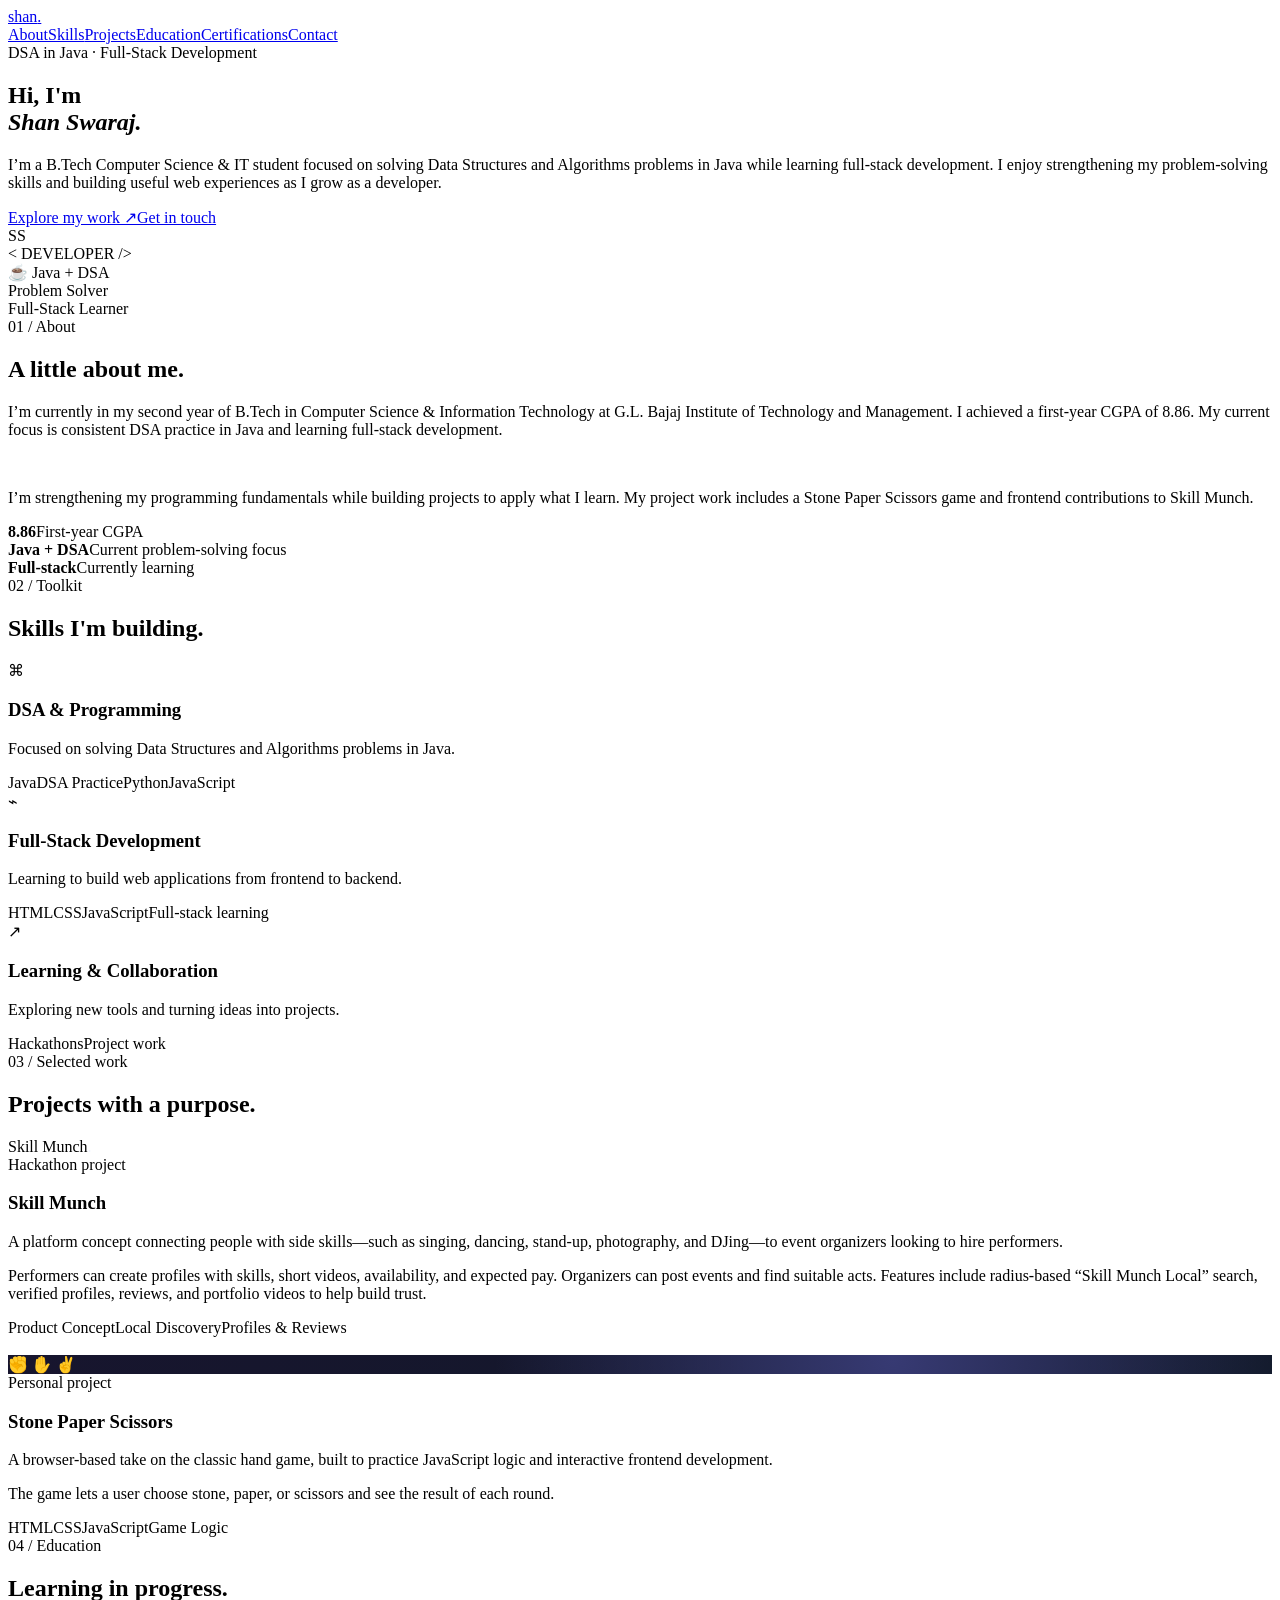
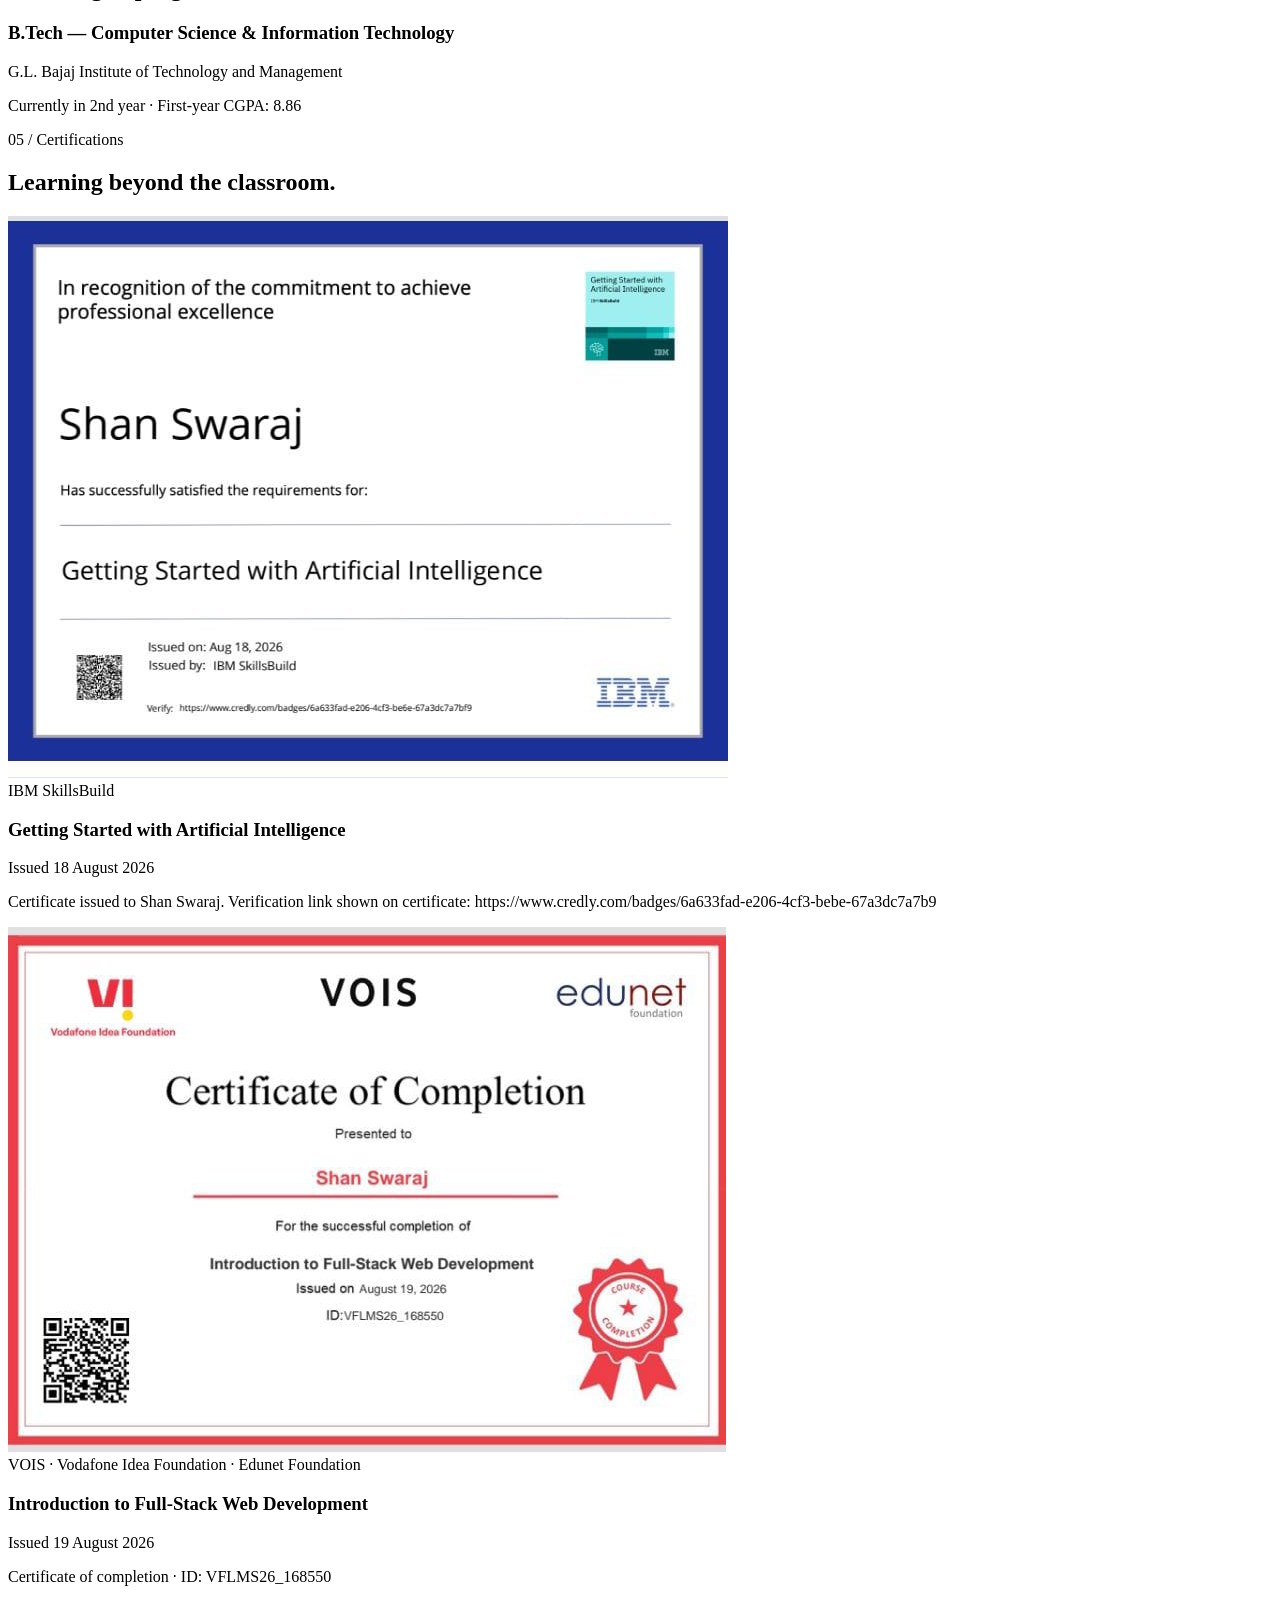
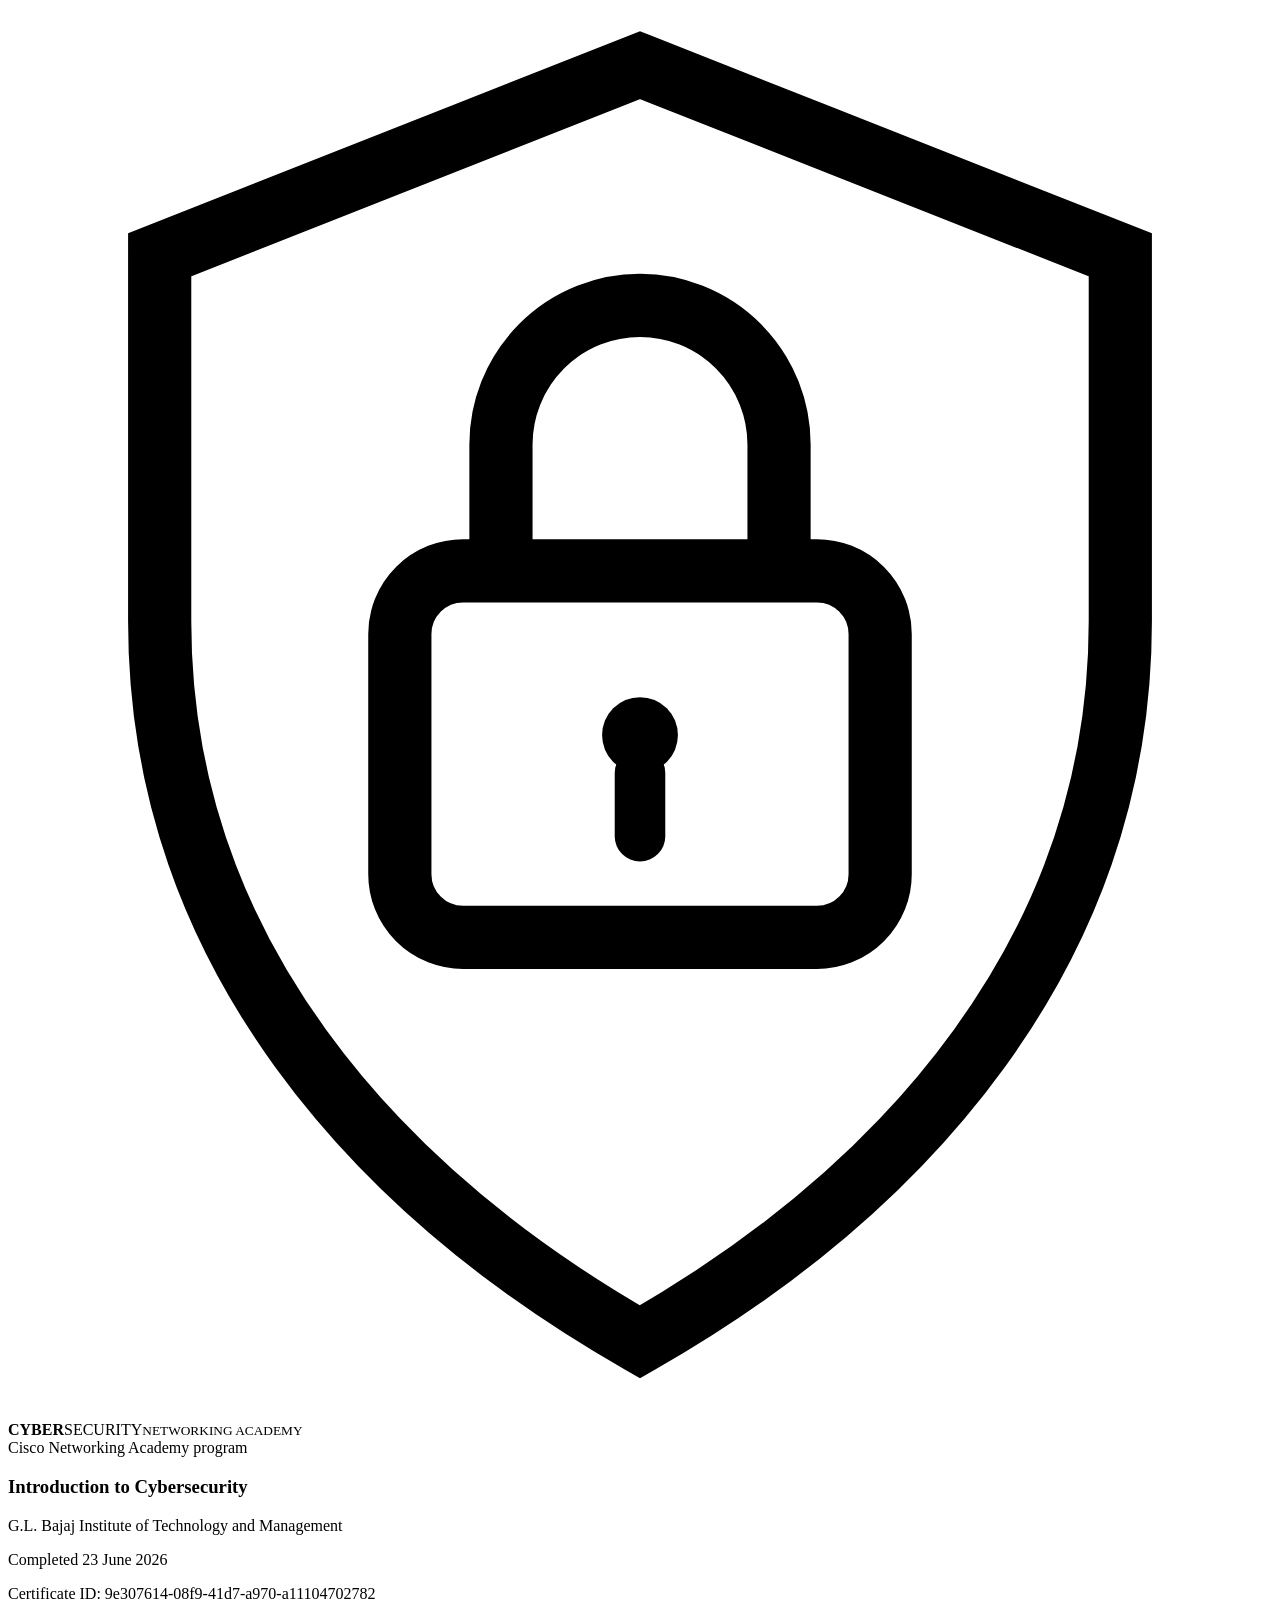
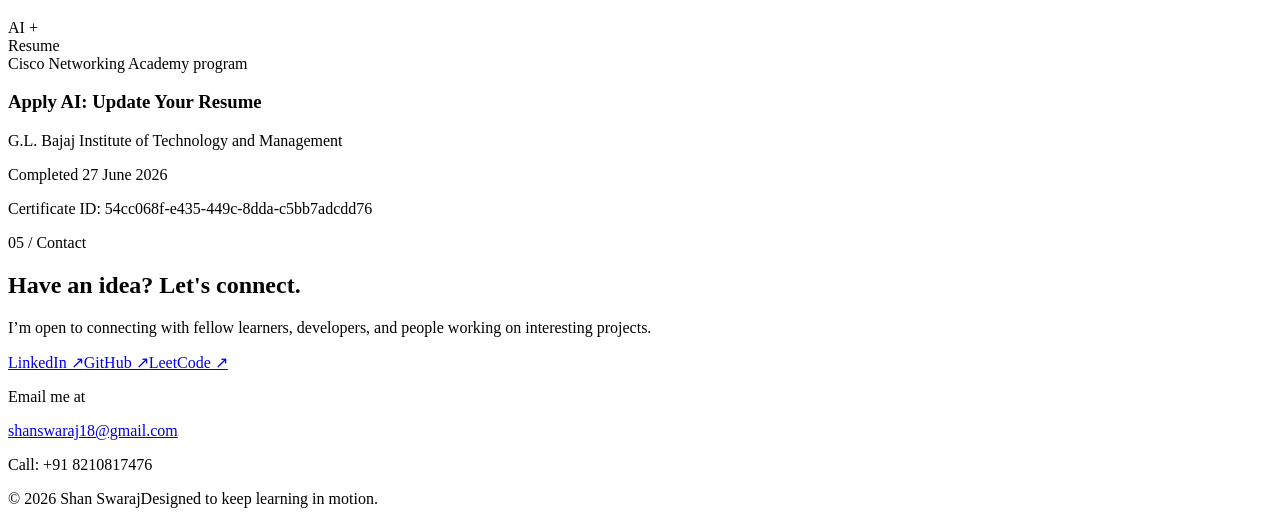
==== index.html @ 4c7c2558 "Rename index(6).html to index.html" ====
<!DOCTYPE html>
<html lang="en">
<head>
<meta charset="UTF-8"><meta name="viewport" content="width=device-width, initial-scale=1.0">
<meta name="description" content="Portfolio of Shan Swaraj, Computer Science & Information Technology student.">
<title>Shan Swaraj — Developer Portfolio</title>
<link rel="stylesheet" href="style.css">
</head>
<body>
<header class="nav"><div class="wrap navin"><a class="brand" href="#home">shan<span>.</span></a><nav aria-label="Main navigation"><a href="#about">About</a><a href="#skills">Skills</a><a href="#projects">Projects</a><a href="#education">Education</a><a href="#certifications">Certifications</a><a href="#contact">Contact</a></nav></div></header>
<main>
<section class="wrap hero" id="home"><div class="reveal"><div class="eyebrow">DSA in Java · Full-Stack Development</div><h1>Hi, I'm<br><em>Shan Swaraj.</em></h1><p>I’m a B.Tech Computer Science & IT student focused on solving Data Structures and Algorithms problems in Java while learning full-stack development. I enjoy strengthening my problem-solving skills and building useful web experiences as I grow as a developer.</p><div class="actions"><a class="btn primary" href="#projects">Explore my work ↗</a><a class="btn" href="#contact">Get in touch</a></div></div><div class="orbit" aria-label="Shan Swaraj developer emblem"><div class="orb"><div class="hero-emblem"><div class="emblem-mark">SS</div><div class="emblem-line"></div><div class="emblem-caption">&lt; DEVELOPER /&gt;</div></div><span class="orbit-dot dot-one"></span><span class="orbit-dot dot-two"></span></div><div class="float f1">☕ Java + DSA</div><div class="float f2">Problem Solver</div><div class="float f3">Full-Stack Learner</div></div></section>
<section class="section" id="about"><div class="wrap"><div class="section-head"><div><div class="kicker">01 / About</div><h2>A little about me.</h2></div></div><div class="about-grid"><div class="card"><p>I’m currently in my second year of B.Tech in Computer Science & Information Technology at G.L. Bajaj Institute of Technology and Management. I achieved a first-year CGPA of 8.86. My current focus is consistent DSA practice in Java and learning full-stack development.</p><br><p>I’m strengthening my programming fundamentals while building projects to apply what I learn. My project work includes a Stone Paper Scissors game and frontend contributions to Skill Munch.</p></div><div class="stats"><div class="stat"><strong>8.86</strong><span>First-year CGPA</span></div><div class="stat"><strong>Java + DSA</strong><span>Current problem-solving focus</span></div><div class="stat"><strong>Full-stack</strong><span>Currently learning</span></div></div></div></div></section>
<section class="section" id="skills"><div class="wrap"><div class="section-head"><div><div class="kicker">02 / Toolkit</div><h2>Skills I'm building.</h2></div></div><div class="skills"><article class="skill"><div class="icon">⌘</div><h3>DSA & Programming</h3><p>Focused on solving Data Structures and Algorithms problems in Java.</p><div class="tags"><span class="tag">Java</span><span class="tag">DSA Practice</span><span class="tag">Python</span><span class="tag">JavaScript</span></div></article><article class="skill"><div class="icon">⌁</div><h3>Full-Stack Development</h3><p>Learning to build web applications from frontend to backend.</p><div class="tags"><span class="tag">HTML</span><span class="tag">CSS</span><span class="tag">JavaScript</span><span class="tag">Full-stack learning</span></div></article><article class="skill"><div class="icon">↗</div><h3>Learning & Collaboration</h3><p>Exploring new tools and turning ideas into projects.</p><div class="tags"><span class="tag">Hackathons</span><span class="tag">Project work</span></div></article></div></div></section>
<section class="section" id="projects"><div class="wrap"><div class="section-head"><div><div class="kicker">03 / Selected work</div><h2>Projects with a purpose.</h2></div></div><article class="card project"><div class="project-art"><span>Skill Munch<span style="color:#edf2ff">.</span></span></div><div><div class="label">Hackathon project</div><h3>Skill Munch</h3><p>A platform concept connecting people with side skills—such as singing, dancing, stand-up, photography, and DJing—to event organizers looking to hire performers.</p><p>Performers can create profiles with skills, short videos, availability, and expected pay. Organizers can post events and find suitable acts. Features include radius-based “Skill Munch Local” search, verified profiles, reviews, and portfolio videos to help build trust.</p><div class="tags"><span class="tag">Product Concept</span><span class="tag">Local Discovery</span><span class="tag">Profiles & Reviews</span></div></div></article>
<article class="card project" style="margin-top:18px"><div class="project-art" style="background:radial-gradient(circle at 70% 20%,#373a73,transparent 45%),linear-gradient(135deg,#17152e,#121a2a);border-color:#45436f"><span style="color:#aebdff">✊ ✋ ✌</span></div><div><div class="label">Personal project</div><h3>Stone Paper Scissors</h3><p>A browser-based take on the classic hand game, built to practice JavaScript logic and interactive frontend development.</p><p>The game lets a user choose stone, paper, or scissors and see the result of each round.</p><div class="tags"><span class="tag">HTML</span><span class="tag">CSS</span><span class="tag">JavaScript</span><span class="tag">Game Logic</span></div></div></article>
</div></section>
<section class="section" id="education"><div class="wrap"><div class="section-head"><div><div class="kicker">04 / Education</div><h2>Learning in progress.</h2></div></div><div class="card edu"><h3>B.Tech — Computer Science & Information Technology</h3><p>G.L. Bajaj Institute of Technology and Management</p><p>Currently in 2nd year · First-year CGPA: 8.86</p></div></div></section>
<section class="section" id="certifications"><div class="wrap"><div class="section-head"><div><div class="kicker">05 / Certifications</div><h2>Learning beyond the classroom.</h2></div></div><div class="cert-grid"><article class="card cert-card"><img class="cert-image" src="[data-uri]" alt="IBM SkillsBuild certificate for Getting Started with Artificial Intelligence, issued to Shan Swaraj on 18 August 2026." loading="lazy"><div class="cert-info"><div class="label">IBM SkillsBuild</div><h3>Getting Started with Artificial Intelligence</h3><p class="muted">Issued 18 August 2026</p><p class="muted">Certificate issued to Shan Swaraj. Verification link shown on certificate: https://www.credly.com/badges/6a633fad-e206-4cf3-bebe-67a3dc7a7b9</p></div></article><article class="card cert-card"><img class="cert-image" src="[data-uri]" alt="Certificate of completion for Introduction to Full-Stack Web Development, issued to Shan Swaraj on 19 August 2026." loading="lazy"><div class="cert-info"><div class="label">VOIS · Vodafone Idea Foundation · Edunet Foundation</div><h3>Introduction to Full-Stack Web Development</h3><p class="muted">Issued 19 August 2026</p><p class="muted">Certificate of completion · ID: VFLMS26_168550</p></div></article><article class="card cert-card"><div class="cert-placeholder cyber-art" role="img" aria-label="Cybersecurity certificate illustration"><div class="cyber-shield"><svg viewBox="0 0 100 112" aria-hidden="true"><path d="M50 5 L88 20 V49 C88 75 71 94 50 106 C29 94 12 75 12 49 V20 Z" fill="none" stroke="currentColor" stroke-width="5"/><rect x="31" y="45" width="38" height="29" rx="5" fill="none" stroke="currentColor" stroke-width="5"/><path d="M39 45 V35 A11 11 0 0 1 61 35 V45" fill="none" stroke="currentColor" stroke-width="5"/><circle cx="50" cy="58" r="3" fill="currentColor"/><path d="M50 61 V66" stroke="currentColor" stroke-width="4" stroke-linecap="round"/></svg></div><div class="cyber-copy"><strong>CYBER</strong><span>SECURITY</span><small>NETWORKING ACADEMY</small></div></div><div class="cert-info"><div class="label">Cisco Networking Academy program</div><h3>Introduction to Cybersecurity</h3><p class="muted">G.L. Bajaj Institute of Technology and Management</p><p class="muted">Completed 23 June 2026</p><p class="muted">Certificate ID: 9e307614-08f9-41d7-a970-a11104702782</p></div></article><article class="card cert-card"><div class="cert-placeholder"><span>AI +<br>Resume</span></div><div class="cert-info"><div class="label">Cisco Networking Academy program</div><h3>Apply AI: Update Your Resume</h3><p class="muted">G.L. Bajaj Institute of Technology and Management</p><p class="muted">Completed 27 June 2026</p><p class="muted">Certificate ID: 54cc068f-e435-449c-8dda-c5bb7adcdd76</p></div></article></div></div></section>

<section class="section" id="contact"><div class="wrap contact"><div><div class="kicker">05 / Contact</div><h2>Have an idea? Let's connect.</h2><p class="muted">I’m open to connecting with fellow learners, developers, and people working on interesting projects.</p><div class="social"><a href="https://linkedin.com/in/shan-swaraj-06192340b" target="_blank" rel="noreferrer">LinkedIn ↗</a><a href="https://github.com/shanswaraj18-alt" target="_blank" rel="noreferrer">GitHub ↗</a><a href="https://leetcode.com/u/ShanSwaraj18/" target="_blank" rel="noreferrer">LeetCode ↗</a></div></div><div><p class="muted">Email me at</p><a class="email" href="mailto:shanswaraj18@gmail.com">shanswaraj18@gmail.com</a><p class="muted">Call: +91 8210817476</p></div></div></section>
</main><footer><div class="wrap foot"><span>© <span id="year"></span> Shan Swaraj</span><span>Designed to keep learning in motion.</span></div></footer>
<script src="script.js"></script>
</body></html>
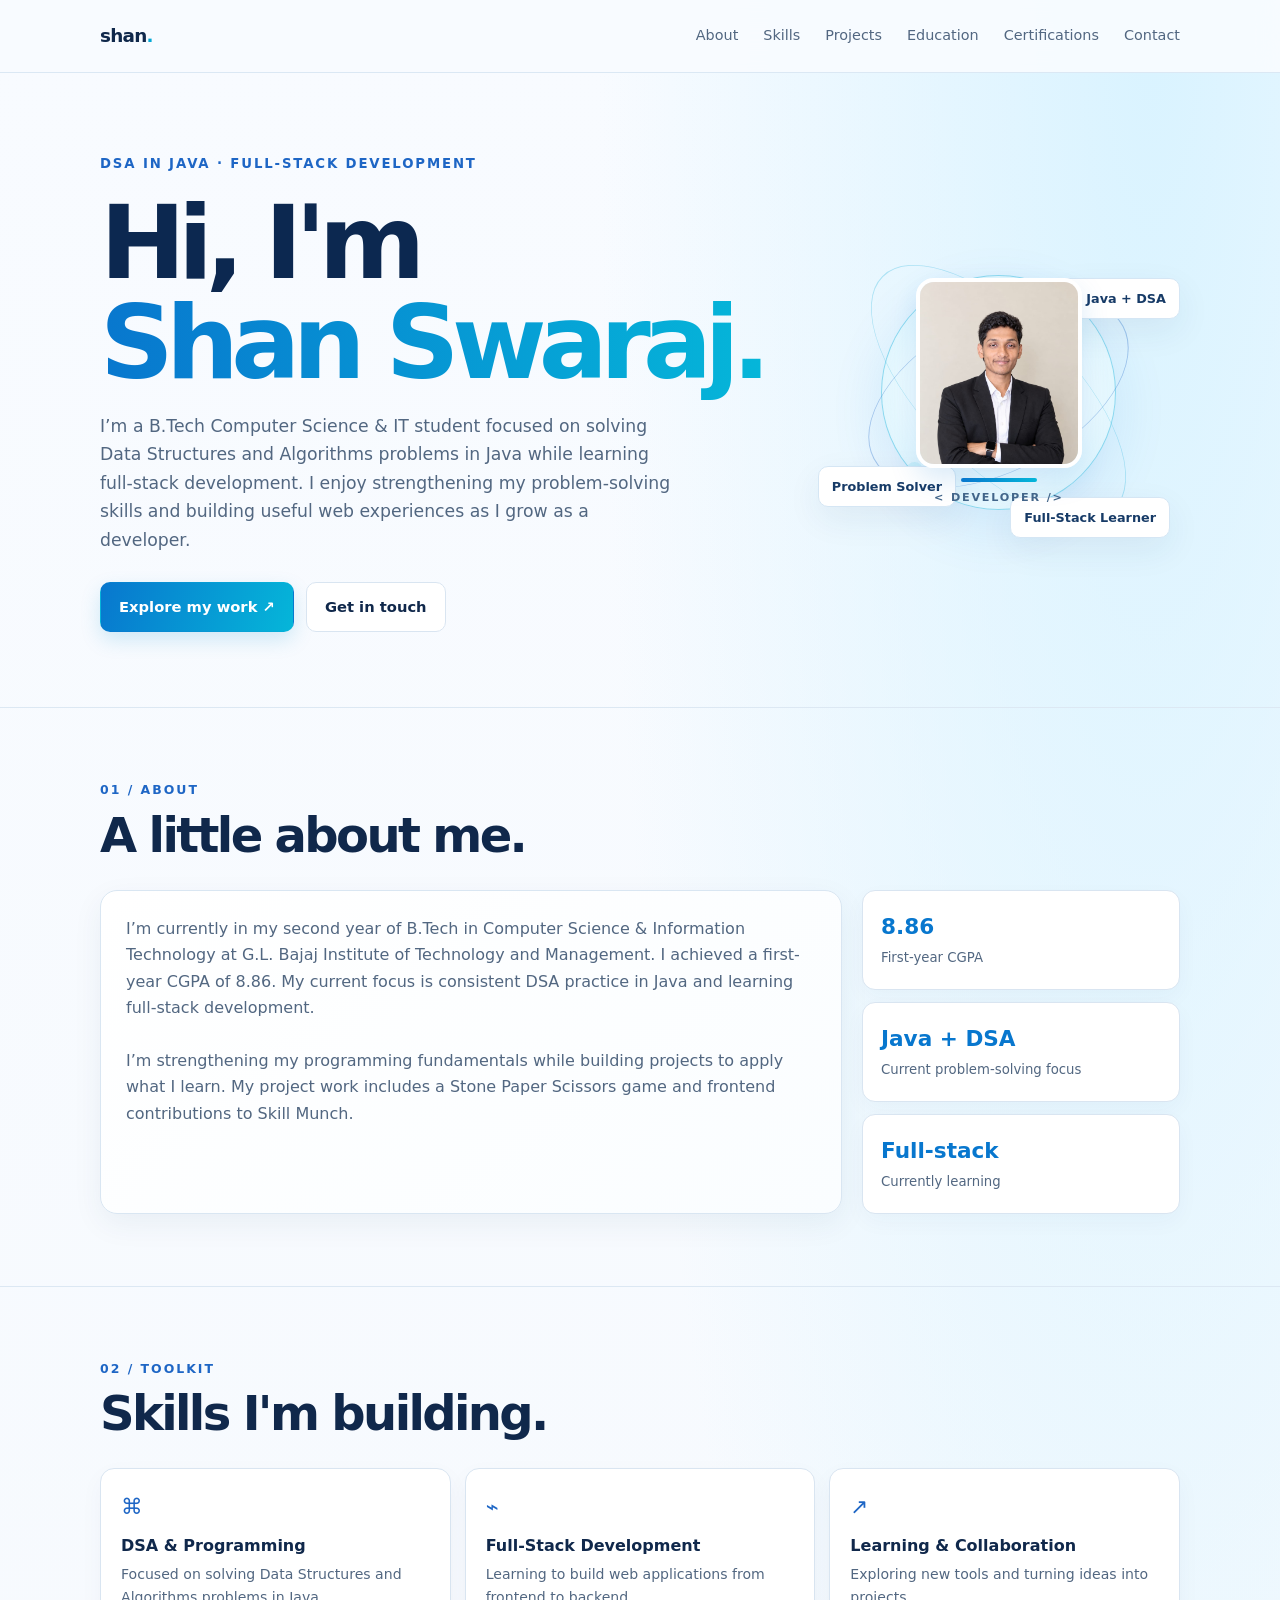
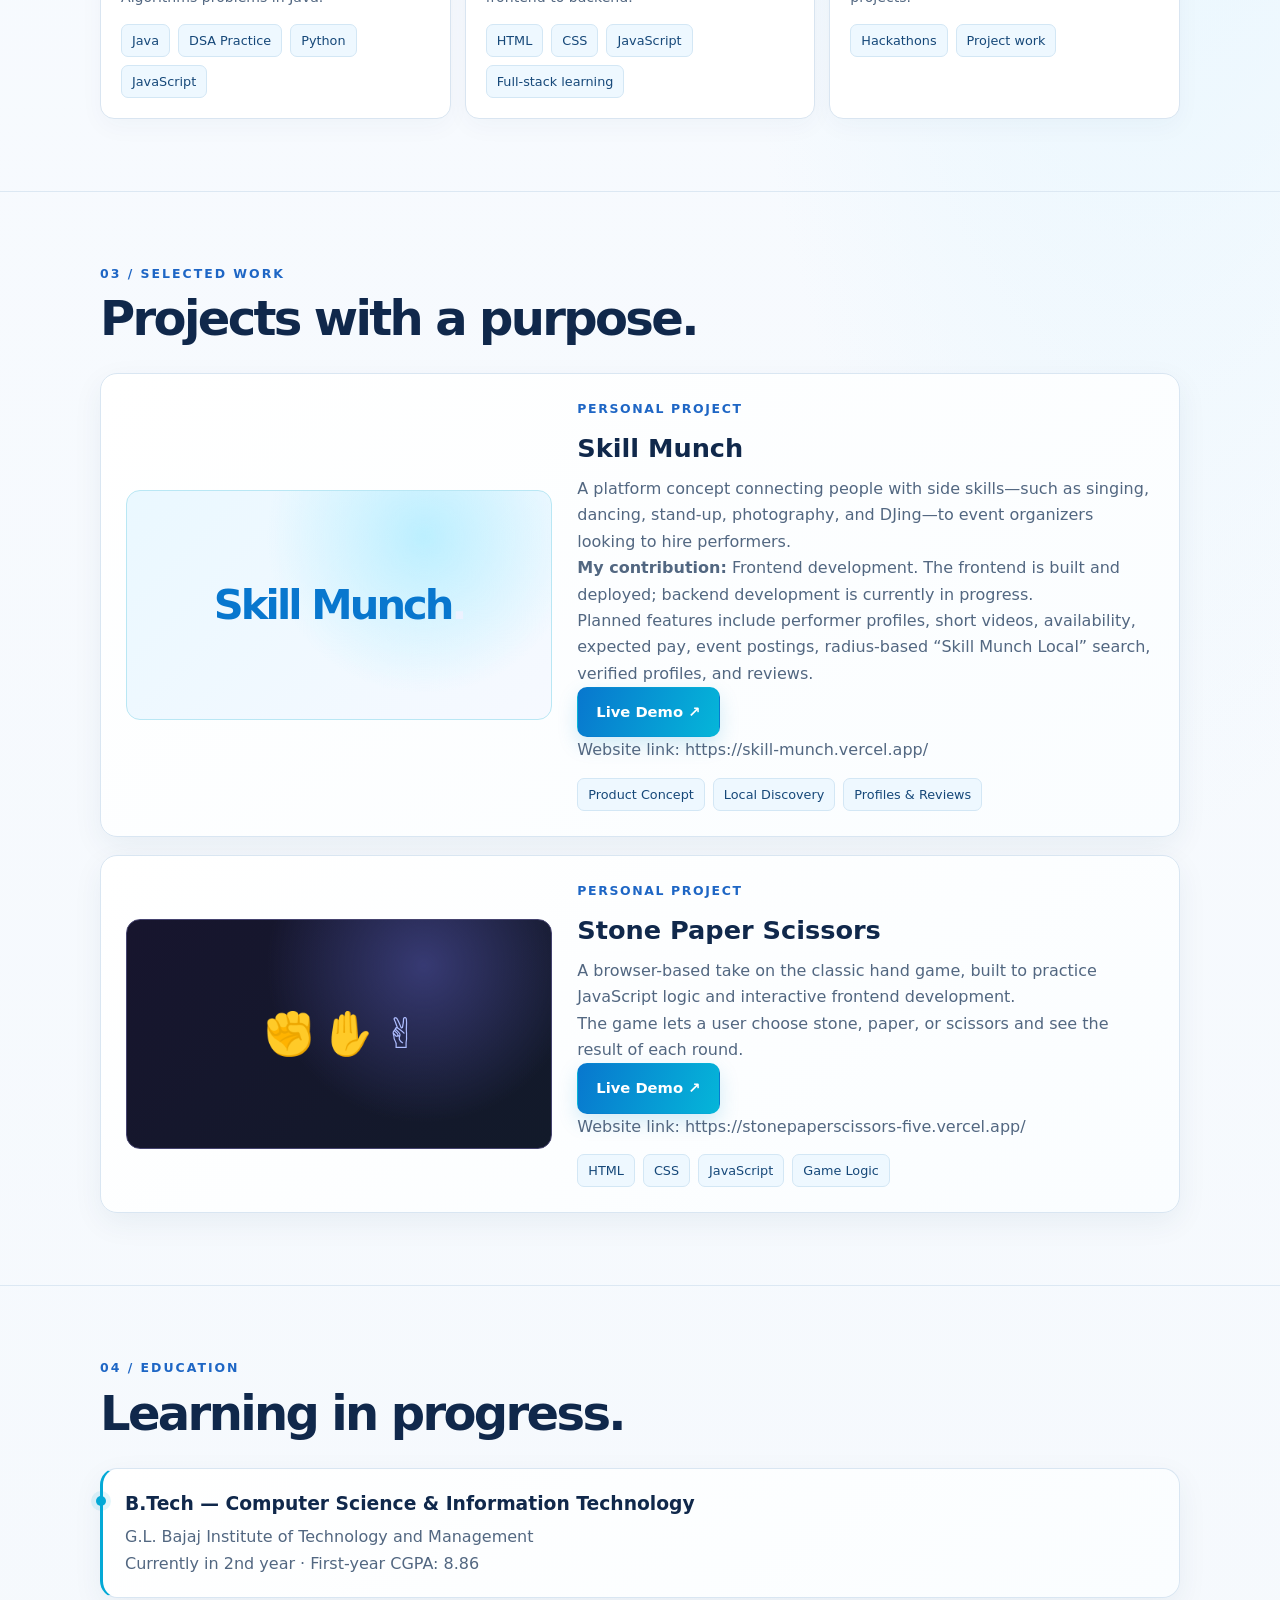
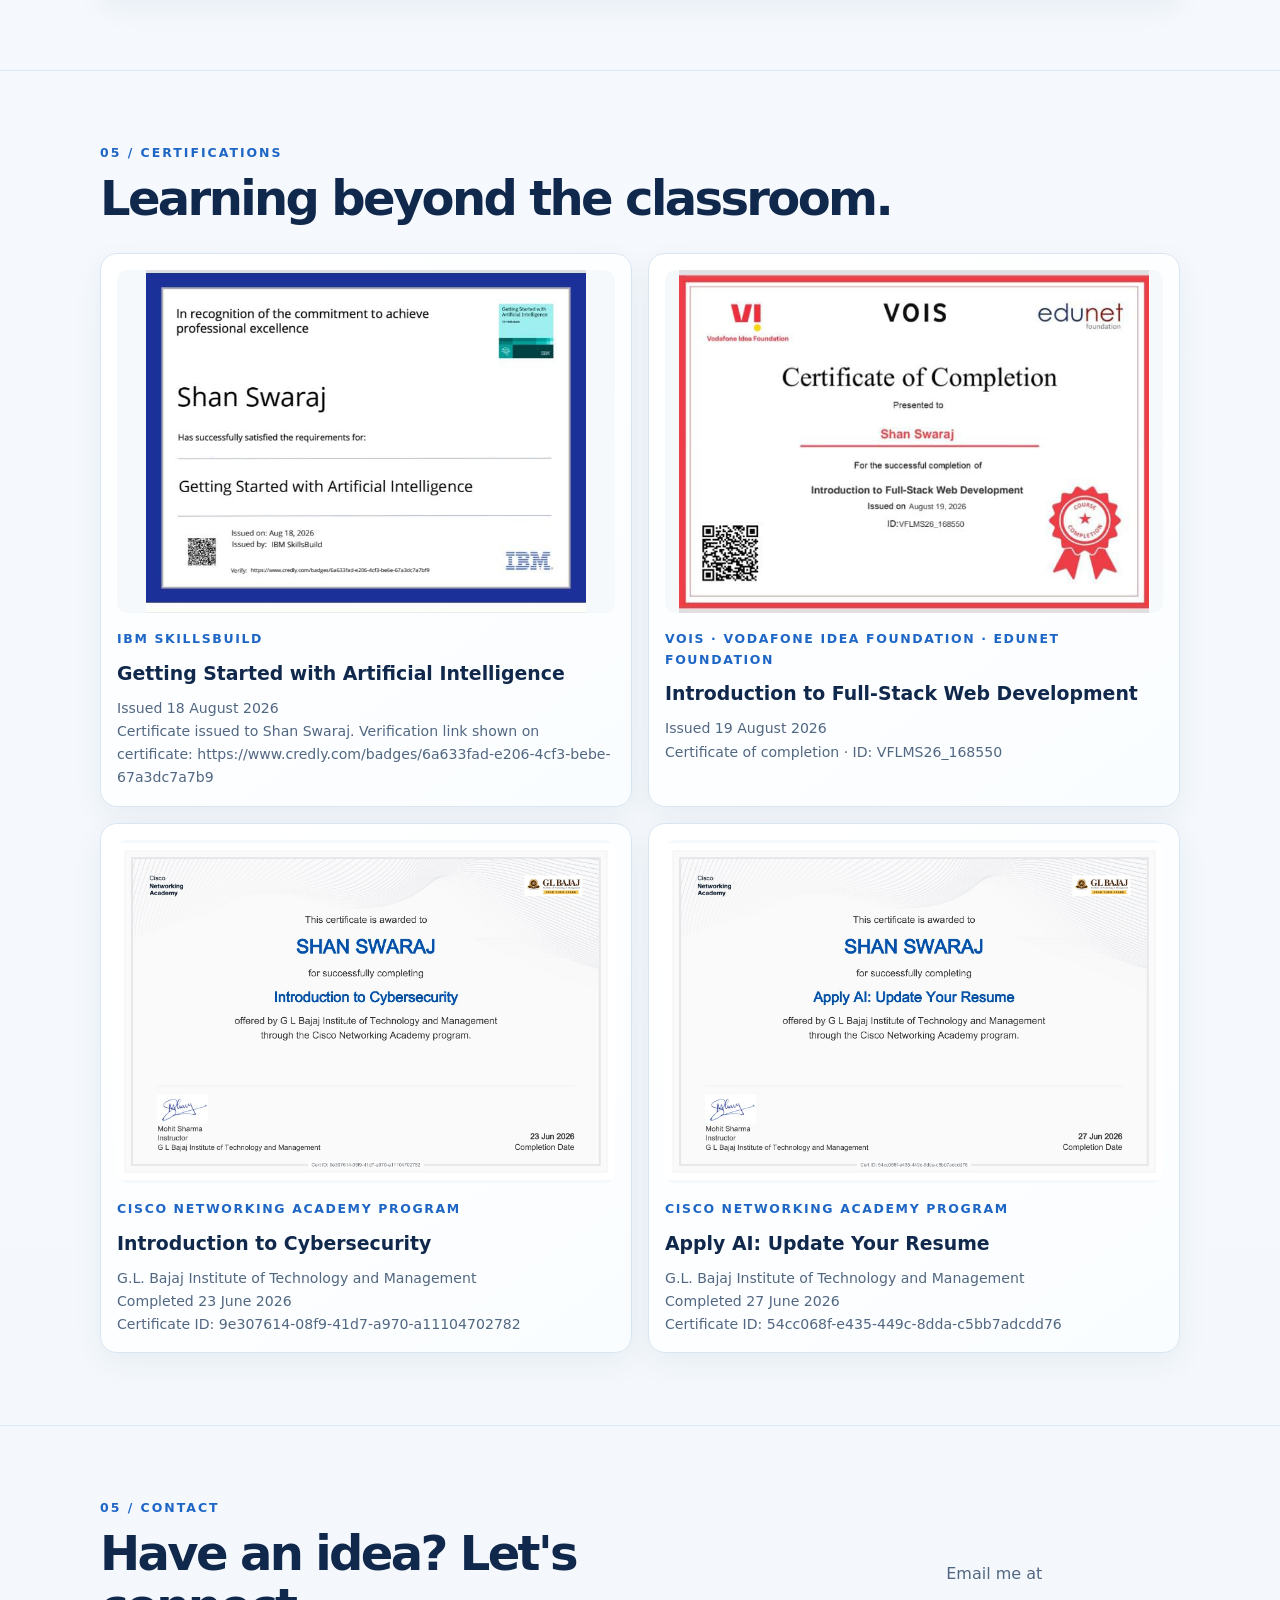
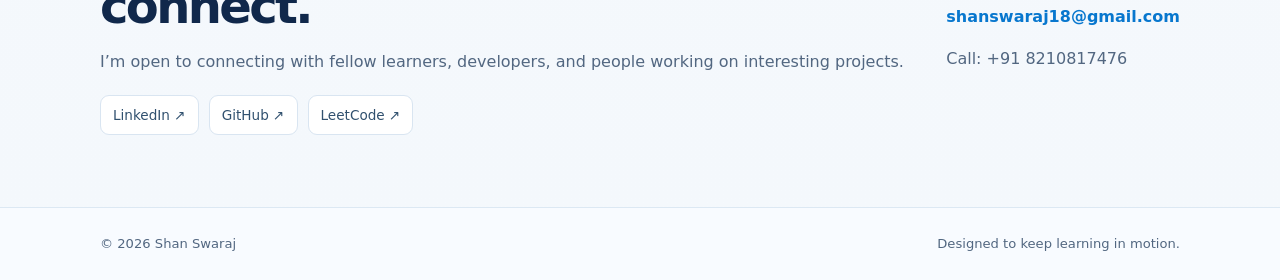
==== commit 6a7f48da: "Add files via upload" ====
--- a/index.html
+++ b/index.html
@@ -4,21 +4,43 @@
 <meta charset="UTF-8"><meta name="viewport" content="width=device-width, initial-scale=1.0">
 <meta name="description" content="Portfolio of Shan Swaraj, Computer Science & Information Technology student.">
 <title>Shan Swaraj — Developer Portfolio</title>
-<link rel="stylesheet" href="style.css">
+<style>
+:root{--bg:#f4f8fc;--panel:#ffffff;--text:#10284b;--muted:#526781;--line:#d9e5f1;--accent:#04a9d6;--accent2:#1e66c5}
+*{box-sizing:border-box}html{scroll-behavior:smooth;scroll-padding-top:85px}body{margin:0;background:radial-gradient(ellipse at 90% 0%,#d9f3ff 0,transparent 34%),linear-gradient(180deg,#f8fbff 0%,var(--bg) 100%);color:var(--text);font-family:Inter,ui-sans-serif,system-ui,-apple-system,Segoe UI,sans-serif;line-height:1.65}a{color:inherit;text-decoration:none}.wrap{width:min(1080px,calc(100% - 40px));margin:auto}.nav{position:sticky;top:0;z-index:5;background:#f8fbfff0;backdrop-filter:blur(18px);border-bottom:1px solid #dbe8f4}.navin{height:72px;display:flex;align-items:center;justify-content:space-between}.brand{font-weight:850;letter-spacing:-.04em;font-size:1.15rem}.brand span{color:var(--accent)}nav{display:flex;gap:25px;color:var(--muted);font-size:.9rem}nav a:hover,.social a:hover{color:var(--accent2)}.hero{min-height:570px;display:grid;grid-template-columns:1.3fr .7fr;gap:45px;align-items:center;padding:80px 0 75px}.eyebrow{color:var(--accent2);font-size:.83rem;letter-spacing:.14em;text-transform:uppercase;font-weight:800}.hero h1{font-size:clamp(3.2rem,8vw,6.5rem);letter-spacing:-.075em;line-height:.98;margin:18px 0;color:#0c2850}.hero h1 em{font-style:normal;background:linear-gradient(90deg,#0877ce,#05b6d9);-webkit-background-clip:text;background-clip:text;color:transparent}.hero p{color:var(--muted);font-size:1.08rem;max-width:580px}.actions{display:flex;gap:12px;flex-wrap:wrap;margin-top:28px}.btn{display:inline-flex;padding:12px 18px;border-radius:10px;border:1px solid var(--line);font-weight:750;font-size:.92rem;transition:.2s;background:#fff}.btn.primary{background:linear-gradient(110deg,#0877ce,#05b6d9);color:white;border-color:transparent;box-shadow:0 8px 20px #078dcc2b}.btn:hover{transform:translateY(-2px)}.orbit{height:300px;display:grid;place-items:center;position:relative}.orb{width:235px;height:235px;border-radius:50%;border:1px solid #00a9d666;display:grid;place-items:center;background:radial-gradient(circle,#ffffff 0%,#e8f8ff 72%);box-shadow:0 18px 55px #0877ce1c,inset 0 0 50px #77dff01b;position:relative}.orb:before,.orb:after{content:"";position:absolute;border:1px solid #1e66c555;border-radius:50%;inset:-25px;transform:rotate(-28deg) scaleY(.55)}.orb:after{inset:-48px;transform:rotate(45deg) scaleY(.45);border-color:#04a9d644}.monogram{font-size:4.4rem;font-weight:950;letter-spacing:-.1em;color:#0877ce}.float{position:absolute;background:#fff;border:1px solid #d5e6f4;padding:9px 13px;border-radius:10px;color:#173b67;font-size:.8rem;box-shadow:0 12px 35px #173b6712;font-weight:650}.f1{top:35px;right:0}.f2{bottom:36px;left:0}.f3{bottom:5px;right:10px}.section{padding:72px 0;border-top:1px solid #dce8f3}.section-head{display:flex;align-items:end;justify-content:space-between;gap:20px;margin-bottom:28px}.kicker{color:var(--accent2);font-size:.78rem;text-transform:uppercase;letter-spacing:.16em;font-weight:850}.section h2{font-size:clamp(2rem,4vw,3rem);letter-spacing:-.055em;line-height:1.1;margin:8px 0 0;color:#10284b}.muted{color:var(--muted)}.about-grid{display:grid;grid-template-columns:1.4fr .6fr;gap:20px}.card{background:linear-gradient(145deg,#fff,#fafdff);border:1px solid #d9e6f2;border-radius:17px;padding:25px;box-shadow:0 10px 30px #143a6410}.card p{margin:0;color:var(--muted)}.stats{display:grid;gap:12px}.stat{padding:18px;border-radius:13px;background:#fff;border:1px solid var(--line);box-shadow:0 8px 22px #143a6409}.stat strong{display:block;font-size:1.35rem;color:#0877ce}.stat span{font-size:.83rem;color:var(--muted)}.skills{display:grid;grid-template-columns:repeat(3,1fr);gap:14px}.skill{border:1px solid var(--line);background:#fff;border-radius:14px;padding:20px;box-shadow:0 8px 25px #143a6409;transition:transform .2s,box-shadow .2s}.skill:hover,.cert-card:hover{transform:translateY(-3px);box-shadow:0 14px 32px #143a6415}.skill .icon{font-size:1.35rem;color:var(--accent2)}.skill h3{margin:8px 0 4px;font-size:1rem}.skill p{margin:0;color:var(--muted);font-size:.88rem}.tags{display:flex;flex-wrap:wrap;gap:8px;margin-top:14px}.tag{font-size:.8rem;color:#164879;border:1px solid #d3e7f5;background:#eef8ff;padding:5px 10px;border-radius:7px}.project{display:grid;grid-template-columns:.85fr 1.15fr;gap:25px;align-items:center}.project-art{min-height:230px;border-radius:14px;border:1px solid #b9e7f4;background:radial-gradient(circle at 70% 20%,#bcefff,transparent 45%),linear-gradient(135deg,#eaf8ff,#f6f9ff);display:grid;place-items:center;overflow:hidden}.project-art span{font-size:2.6rem;font-weight:900;letter-spacing:-.07em;color:#0877ce}.project h3{font-size:1.6rem;margin:7px 0}.project p{color:var(--muted)}.project .label,.cert-info .label{font-size:.78rem;color:var(--accent2);text-transform:uppercase;letter-spacing:.13em;font-weight:850}.edu{border-left:3px solid #04a9d6;padding:20px 0 20px 22px;position:relative}.edu:before{content:"";position:absolute;width:10px;height:10px;background:var(--accent);border-radius:50%;left:-7px;top:27px;box-shadow:0 0 0 5px #04a9d61c}.edu h3{margin:0 0 5px}.edu p{margin:0;color:var(--muted)}.contact{display:flex;justify-content:space-between;gap:24px;align-items:center}.contact h2{max-width:540px}.email{color:#0877ce;font-weight:800;overflow-wrap:anywhere}.social{display:flex;gap:10px;flex-wrap:wrap;margin-top:20px}.social a{border:1px solid var(--line);border-radius:9px;padding:8px 12px;font-size:.85rem;color:#31516f;background:#fff}.cert-grid{display:grid;grid-template-columns:repeat(2,minmax(0,1fr));gap:16px}.cert-card{padding:16px;overflow:hidden;transition:transform .2s,box-shadow .2s}.cert-image{display:block;width:100%;height:auto;aspect-ratio:1.45;object-fit:contain;background:#f6f9fc;border-radius:10px;margin-bottom:16px}.cert-info h3{margin:8px 0;font-size:1.18rem}.cert-info p{overflow-wrap:anywhere;font-size:.88rem}.cert-placeholder{height:160px;display:grid;place-items:center;background:linear-gradient(135deg,#e6f6ff,#edf3ff);border:1px solid #c5e2f3;border-radius:10px;margin-bottom:16px;color:#0877ce;font-size:1.8rem;font-weight:900;text-align:center;line-height:1.1}footer{border-top:1px solid #dce8f3;padding:25px 0;color:var(--muted);font-size:.82rem;background:#f8fbff}.foot{display:flex;justify-content:space-between;gap:12px;flex-wrap:wrap}.reveal{animation:up .8s both}@keyframes up{from{opacity:0;transform:translateY(18px)}to{opacity:1;transform:translateY(0)}}@media(max-width:760px){nav{gap:12px;font-size:.8rem}.hero{grid-template-columns:1fr;padding:65px 0 45px;gap:10px}.orbit{height:260px}.orb{width:190px;height:190px}.monogram{font-size:3.6rem}.about-grid,.project{grid-template-columns:1fr}.skills{grid-template-columns:repeat(2,1fr)}.section{padding:55px 0}.contact{align-items:flex-start;flex-direction:column}}@media(max-width:650px){.cert-grid{grid-template-columns:1fr}}@media(max-width:480px){.wrap{width:calc(100% - 28px)}nav{gap:9px;font-size:.72rem}.brand{font-size:1rem}.navin{height:64px}.skills{grid-template-columns:1fr}.hero h1{font-size:3.4rem}.f1{right:-3px}.f2{left:-3px}}
+
+.hero-emblem{display:flex;flex-direction:column;align-items:center;justify-content:center;position:relative;z-index:1}
+.emblem-mark{display:block;width:150px;height:150px;object-fit:cover;object-position:center 25%;border-radius:50%;border:4px solid #fff;box-shadow:0 8px 28px #0877ce26}
+.emblem-line{height:4px;width:76px;border-radius:99px;background:linear-gradient(90deg,#0877ce,#05b6d9);margin:13px 0 9px}
+.emblem-caption{font-size:.7rem;letter-spacing:.16em;color:#42658a;font-weight:850}
+.orbit-dot{position:absolute;width:12px;height:12px;background:#05b6d9;border:3px solid #fff;border-radius:50%;box-shadow:0 0 0 4px #05b6d91b}
+.dot-one{top:27px;right:42px}.dot-two{bottom:34px;left:28px;width:9px;height:9px;background:#1e66c5}
+.cyber-art{height:190px;display:flex;align-items:center;justify-content:center;gap:18px;background:radial-gradient(circle at 18% 30%,#c9f3ff,transparent 35%),linear-gradient(135deg,#eaf8ff,#eaf0ff);color:#0877ce}
+.cyber-shield{width:94px;flex:0 0 94px;color:#0877ce}
+.cyber-shield svg{display:block;width:100%;height:auto}
+.cyber-copy{display:flex;flex-direction:column;line-height:1.08;letter-spacing:.12em}
+.cyber-copy strong{font-size:1.5rem;font-weight:950}
+.cyber-copy span{font-size:1.05rem;font-weight:800;margin-top:5px}
+.cyber-copy small{font-size:.54rem;letter-spacing:.08em;margin-top:11px;color:#526781}
+@media(max-width:480px){.emblem-mark{width:125px;height:125px}.cyber-art{gap:12px}.cyber-shield{width:75px;flex-basis:75px}.cyber-copy strong{font-size:1.25rem}}
+
+.profile-photo{display:block;width:166px;height:190px;object-fit:cover;object-position:center 25%;border-radius:18px;border:4px solid #fff;box-shadow:0 12px 28px #0877ce25}
+.hero-emblem{gap:0}
+.emblem-line{margin:10px 0 7px}
+</style>
 </head>
 <body>
 <header class="nav"><div class="wrap navin"><a class="brand" href="#home">shan<span>.</span></a><nav aria-label="Main navigation"><a href="#about">About</a><a href="#skills">Skills</a><a href="#projects">Projects</a><a href="#education">Education</a><a href="#certifications">Certifications</a><a href="#contact">Contact</a></nav></div></header>
 <main>
-<section class="wrap hero" id="home"><div class="reveal"><div class="eyebrow">DSA in Java · Full-Stack Development</div><h1>Hi, I'm<br><em>Shan Swaraj.</em></h1><p>I’m a B.Tech Computer Science & IT student focused on solving Data Structures and Algorithms problems in Java while learning full-stack development. I enjoy strengthening my problem-solving skills and building useful web experiences as I grow as a developer.</p><div class="actions"><a class="btn primary" href="#projects">Explore my work ↗</a><a class="btn" href="#contact">Get in touch</a></div></div><div class="orbit" aria-label="Shan Swaraj developer emblem"><div class="orb"><div class="hero-emblem"><div class="emblem-mark">SS</div><div class="emblem-line"></div><div class="emblem-caption">&lt; DEVELOPER /&gt;</div></div><span class="orbit-dot dot-one"></span><span class="orbit-dot dot-two"></span></div><div class="float f1">☕ Java + DSA</div><div class="float f2">Problem Solver</div><div class="float f3">Full-Stack Learner</div></div></section>
+<section class="wrap hero" id="home"><div class="reveal"><div class="eyebrow">DSA in Java · Full-Stack Development</div><h1>Hi, I'm<br><em>Shan Swaraj.</em></h1><p>I’m a B.Tech Computer Science & IT student focused on solving Data Structures and Algorithms problems in Java while learning full-stack development. I enjoy strengthening my problem-solving skills and building useful web experiences as I grow as a developer.</p><div class="actions"><a class="btn primary" href="#projects">Explore my work ↗</a><a class="btn" href="#contact">Get in touch</a></div></div><div class="orbit" aria-label="Shan Swaraj developer emblem"><div class="orb"><div class="hero-emblem"><img class="profile-photo" src="[data-uri]" alt="Shan Swaraj profile photo"><div class="emblem-line"></div><div class="emblem-caption">&lt; DEVELOPER /&gt;</div></div><span class="orbit-dot dot-one"></span><span class="orbit-dot dot-two"></span></div><div class="float f1">☕ Java + DSA</div><div class="float f2">Problem Solver</div><div class="float f3">Full-Stack Learner</div></div></section>
 <section class="section" id="about"><div class="wrap"><div class="section-head"><div><div class="kicker">01 / About</div><h2>A little about me.</h2></div></div><div class="about-grid"><div class="card"><p>I’m currently in my second year of B.Tech in Computer Science & Information Technology at G.L. Bajaj Institute of Technology and Management. I achieved a first-year CGPA of 8.86. My current focus is consistent DSA practice in Java and learning full-stack development.</p><br><p>I’m strengthening my programming fundamentals while building projects to apply what I learn. My project work includes a Stone Paper Scissors game and frontend contributions to Skill Munch.</p></div><div class="stats"><div class="stat"><strong>8.86</strong><span>First-year CGPA</span></div><div class="stat"><strong>Java + DSA</strong><span>Current problem-solving focus</span></div><div class="stat"><strong>Full-stack</strong><span>Currently learning</span></div></div></div></div></section>
 <section class="section" id="skills"><div class="wrap"><div class="section-head"><div><div class="kicker">02 / Toolkit</div><h2>Skills I'm building.</h2></div></div><div class="skills"><article class="skill"><div class="icon">⌘</div><h3>DSA & Programming</h3><p>Focused on solving Data Structures and Algorithms problems in Java.</p><div class="tags"><span class="tag">Java</span><span class="tag">DSA Practice</span><span class="tag">Python</span><span class="tag">JavaScript</span></div></article><article class="skill"><div class="icon">⌁</div><h3>Full-Stack Development</h3><p>Learning to build web applications from frontend to backend.</p><div class="tags"><span class="tag">HTML</span><span class="tag">CSS</span><span class="tag">JavaScript</span><span class="tag">Full-stack learning</span></div></article><article class="skill"><div class="icon">↗</div><h3>Learning & Collaboration</h3><p>Exploring new tools and turning ideas into projects.</p><div class="tags"><span class="tag">Hackathons</span><span class="tag">Project work</span></div></article></div></div></section>
-<section class="section" id="projects"><div class="wrap"><div class="section-head"><div><div class="kicker">03 / Selected work</div><h2>Projects with a purpose.</h2></div></div><article class="card project"><div class="project-art"><span>Skill Munch<span style="color:#edf2ff">.</span></span></div><div><div class="label">Hackathon project</div><h3>Skill Munch</h3><p>A platform concept connecting people with side skills—such as singing, dancing, stand-up, photography, and DJing—to event organizers looking to hire performers.</p><p>Performers can create profiles with skills, short videos, availability, and expected pay. Organizers can post events and find suitable acts. Features include radius-based “Skill Munch Local” search, verified profiles, reviews, and portfolio videos to help build trust.</p><div class="tags"><span class="tag">Product Concept</span><span class="tag">Local Discovery</span><span class="tag">Profiles & Reviews</span></div></div></article>
-<article class="card project" style="margin-top:18px"><div class="project-art" style="background:radial-gradient(circle at 70% 20%,#373a73,transparent 45%),linear-gradient(135deg,#17152e,#121a2a);border-color:#45436f"><span style="color:#aebdff">✊ ✋ ✌</span></div><div><div class="label">Personal project</div><h3>Stone Paper Scissors</h3><p>A browser-based take on the classic hand game, built to practice JavaScript logic and interactive frontend development.</p><p>The game lets a user choose stone, paper, or scissors and see the result of each round.</p><div class="tags"><span class="tag">HTML</span><span class="tag">CSS</span><span class="tag">JavaScript</span><span class="tag">Game Logic</span></div></div></article>
+<section class="section" id="projects"><div class="wrap"><div class="section-head"><div><div class="kicker">03 / Selected work</div><h2>Projects with a purpose.</h2></div></div><article class="card project"><div class="project-art"><span>Skill Munch<span style="color:#edf2ff">.</span></span></div><div><div class="label">Personal project</div><h3>Skill Munch</h3><p>A platform concept connecting people with side skills—such as singing, dancing, stand-up, photography, and DJing—to event organizers looking to hire performers.</p><p><strong>My contribution:</strong> Frontend development. The frontend is built and deployed; backend development is currently in progress.</p><p>Planned features include performer profiles, short videos, availability, expected pay, event postings, radius-based “Skill Munch Local” search, verified profiles, and reviews.</p><p><a class="btn primary" href="https://skill-munch.vercel.app/" target="_blank" rel="noopener noreferrer">Live Demo ↗</a></p><p class="muted">Website link: <a href="https://skill-munch.vercel.app/" target="_blank" rel="noopener noreferrer">https://skill-munch.vercel.app/</a></p><div class="tags"><span class="tag">Product Concept</span><span class="tag">Local Discovery</span><span class="tag">Profiles & Reviews</span></div></div></article>
+<article class="card project" style="margin-top:18px"><div class="project-art" style="background:radial-gradient(circle at 70% 20%,#373a73,transparent 45%),linear-gradient(135deg,#17152e,#121a2a);border-color:#45436f"><span style="color:#aebdff">✊ ✋ ✌</span></div><div><div class="label">Personal project</div><h3>Stone Paper Scissors</h3><p>A browser-based take on the classic hand game, built to practice JavaScript logic and interactive frontend development.</p><p>The game lets a user choose stone, paper, or scissors and see the result of each round.</p><p><a class="btn primary" href="https://stonepaperscissors-five.vercel.app/" target="_blank" rel="noopener noreferrer">Live Demo ↗</a></p><p class="muted">Website link: <a href="https://stonepaperscissors-five.vercel.app/" target="_blank" rel="noopener noreferrer">https://stonepaperscissors-five.vercel.app/</a></p><div class="tags"><span class="tag">HTML</span><span class="tag">CSS</span><span class="tag">JavaScript</span><span class="tag">Game Logic</span></div></div></article>
 </div></section>
 <section class="section" id="education"><div class="wrap"><div class="section-head"><div><div class="kicker">04 / Education</div><h2>Learning in progress.</h2></div></div><div class="card edu"><h3>B.Tech — Computer Science & Information Technology</h3><p>G.L. Bajaj Institute of Technology and Management</p><p>Currently in 2nd year · First-year CGPA: 8.86</p></div></div></section>
-<section class="section" id="certifications"><div class="wrap"><div class="section-head"><div><div class="kicker">05 / Certifications</div><h2>Learning beyond the classroom.</h2></div></div><div class="cert-grid"><article class="card cert-card"><img class="cert-image" src="[data-uri]" alt="IBM SkillsBuild certificate for Getting Started with Artificial Intelligence, issued to Shan Swaraj on 18 August 2026." loading="lazy"><div class="cert-info"><div class="label">IBM SkillsBuild</div><h3>Getting Started with Artificial Intelligence</h3><p class="muted">Issued 18 August 2026</p><p class="muted">Certificate issued to Shan Swaraj. Verification link shown on certificate: https://www.credly.com/badges/6a633fad-e206-4cf3-bebe-67a3dc7a7b9</p></div></article><article class="card cert-card"><img class="cert-image" src="[data-uri]" alt="Certificate of completion for Introduction to Full-Stack Web Development, issued to Shan Swaraj on 19 August 2026." loading="lazy"><div class="cert-info"><div class="label">VOIS · Vodafone Idea Foundation · Edunet Foundation</div><h3>Introduction to Full-Stack Web Development</h3><p class="muted">Issued 19 August 2026</p><p class="muted">Certificate of completion · ID: VFLMS26_168550</p></div></article><article class="card cert-card"><div class="cert-placeholder cyber-art" role="img" aria-label="Cybersecurity certificate illustration"><div class="cyber-shield"><svg viewBox="0 0 100 112" aria-hidden="true"><path d="M50 5 L88 20 V49 C88 75 71 94 50 106 C29 94 12 75 12 49 V20 Z" fill="none" stroke="currentColor" stroke-width="5"/><rect x="31" y="45" width="38" height="29" rx="5" fill="none" stroke="currentColor" stroke-width="5"/><path d="M39 45 V35 A11 11 0 0 1 61 35 V45" fill="none" stroke="currentColor" stroke-width="5"/><circle cx="50" cy="58" r="3" fill="currentColor"/><path d="M50 61 V66" stroke="currentColor" stroke-width="4" stroke-linecap="round"/></svg></div><div class="cyber-copy"><strong>CYBER</strong><span>SECURITY</span><small>NETWORKING ACADEMY</small></div></div><div class="cert-info"><div class="label">Cisco Networking Academy program</div><h3>Introduction to Cybersecurity</h3><p class="muted">G.L. Bajaj Institute of Technology and Management</p><p class="muted">Completed 23 June 2026</p><p class="muted">Certificate ID: 9e307614-08f9-41d7-a970-a11104702782</p></div></article><article class="card cert-card"><div class="cert-placeholder"><span>AI +<br>Resume</span></div><div class="cert-info"><div class="label">Cisco Networking Academy program</div><h3>Apply AI: Update Your Resume</h3><p class="muted">G.L. Bajaj Institute of Technology and Management</p><p class="muted">Completed 27 June 2026</p><p class="muted">Certificate ID: 54cc068f-e435-449c-8dda-c5bb7adcdd76</p></div></article></div></div></section>
+<section class="section" id="certifications"><div class="wrap"><div class="section-head"><div><div class="kicker">05 / Certifications</div><h2>Learning beyond the classroom.</h2></div></div><div class="cert-grid"><article class="card cert-card"><img class="cert-image" src="[data-uri]" alt="IBM SkillsBuild certificate for Getting Started with Artificial Intelligence, issued to Shan Swaraj on 18 August 2026." loading="lazy"><div class="cert-info"><div class="label">IBM SkillsBuild</div><h3>Getting Started with Artificial Intelligence</h3><p class="muted">Issued 18 August 2026</p><p class="muted">Certificate issued to Shan Swaraj. Verification link shown on certificate: https://www.credly.com/badges/6a633fad-e206-4cf3-bebe-67a3dc7a7b9</p></div></article><article class="card cert-card"><img class="cert-image" src="[data-uri]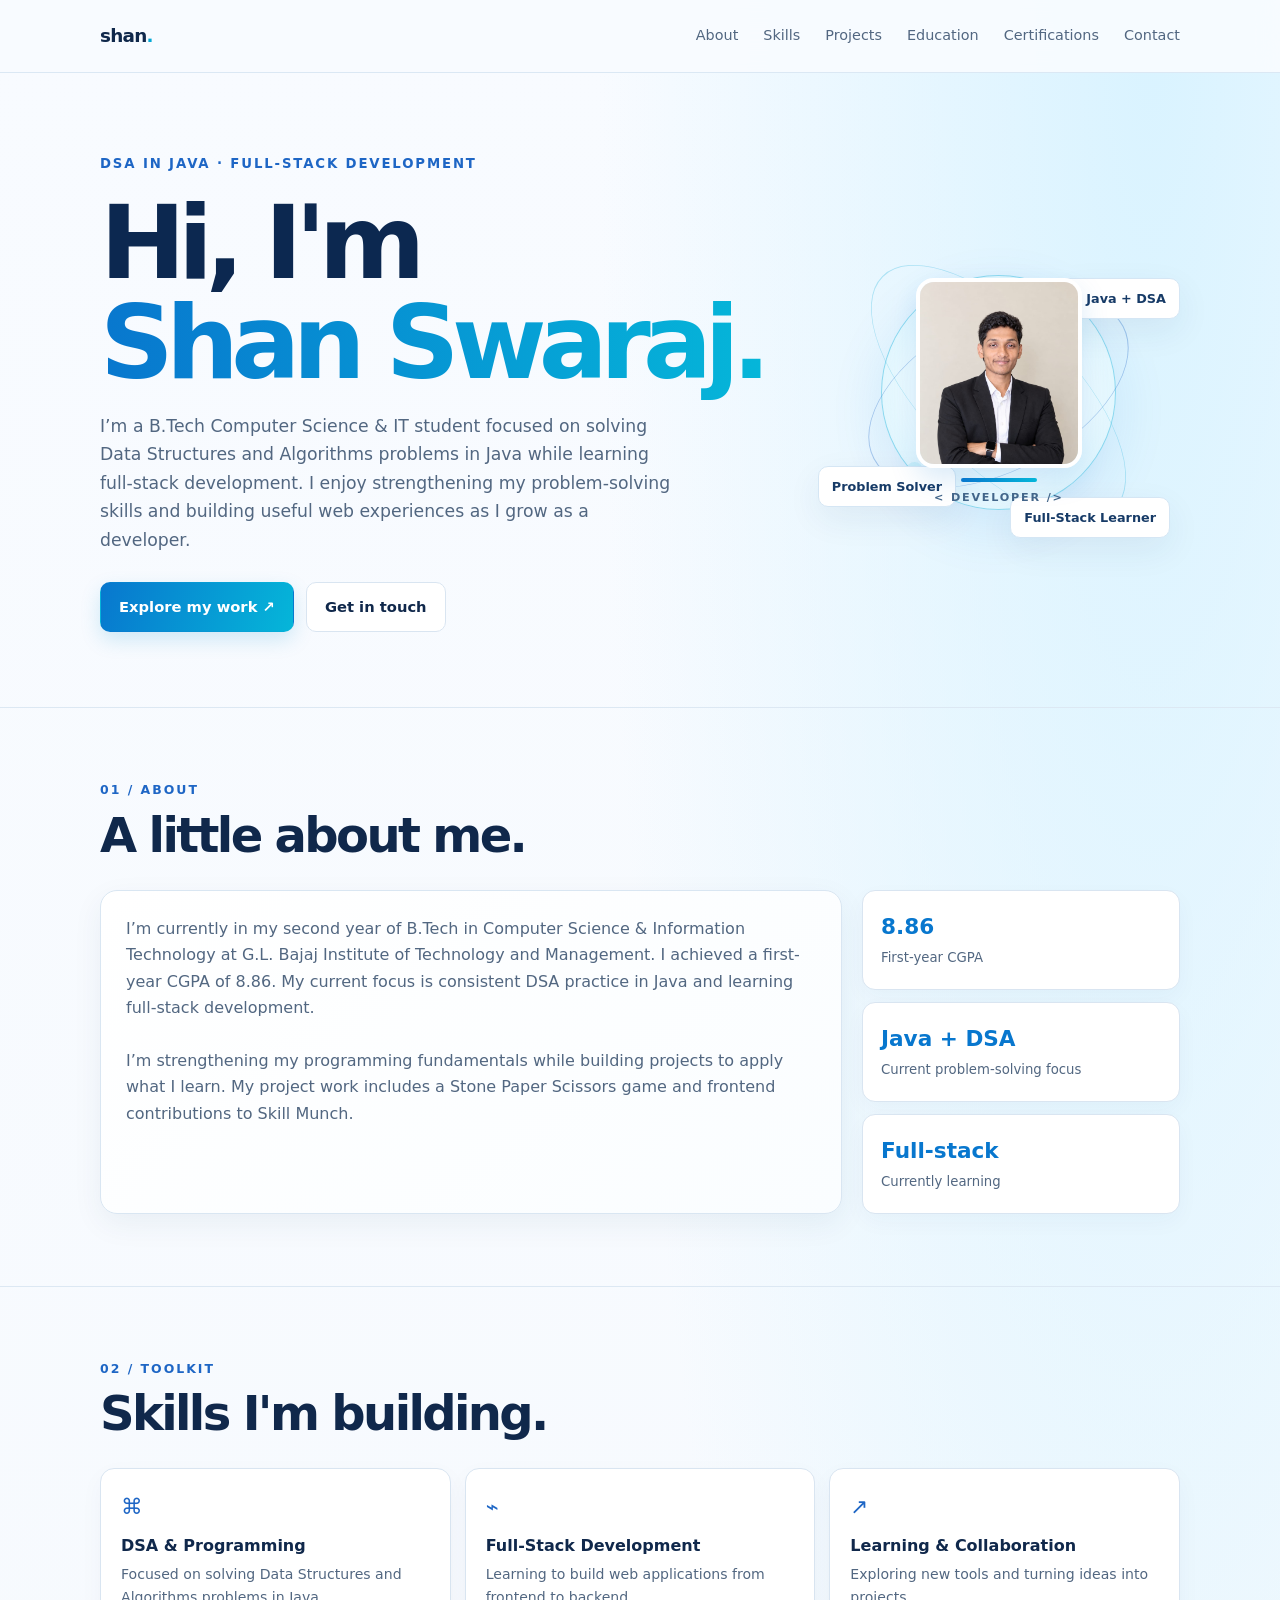
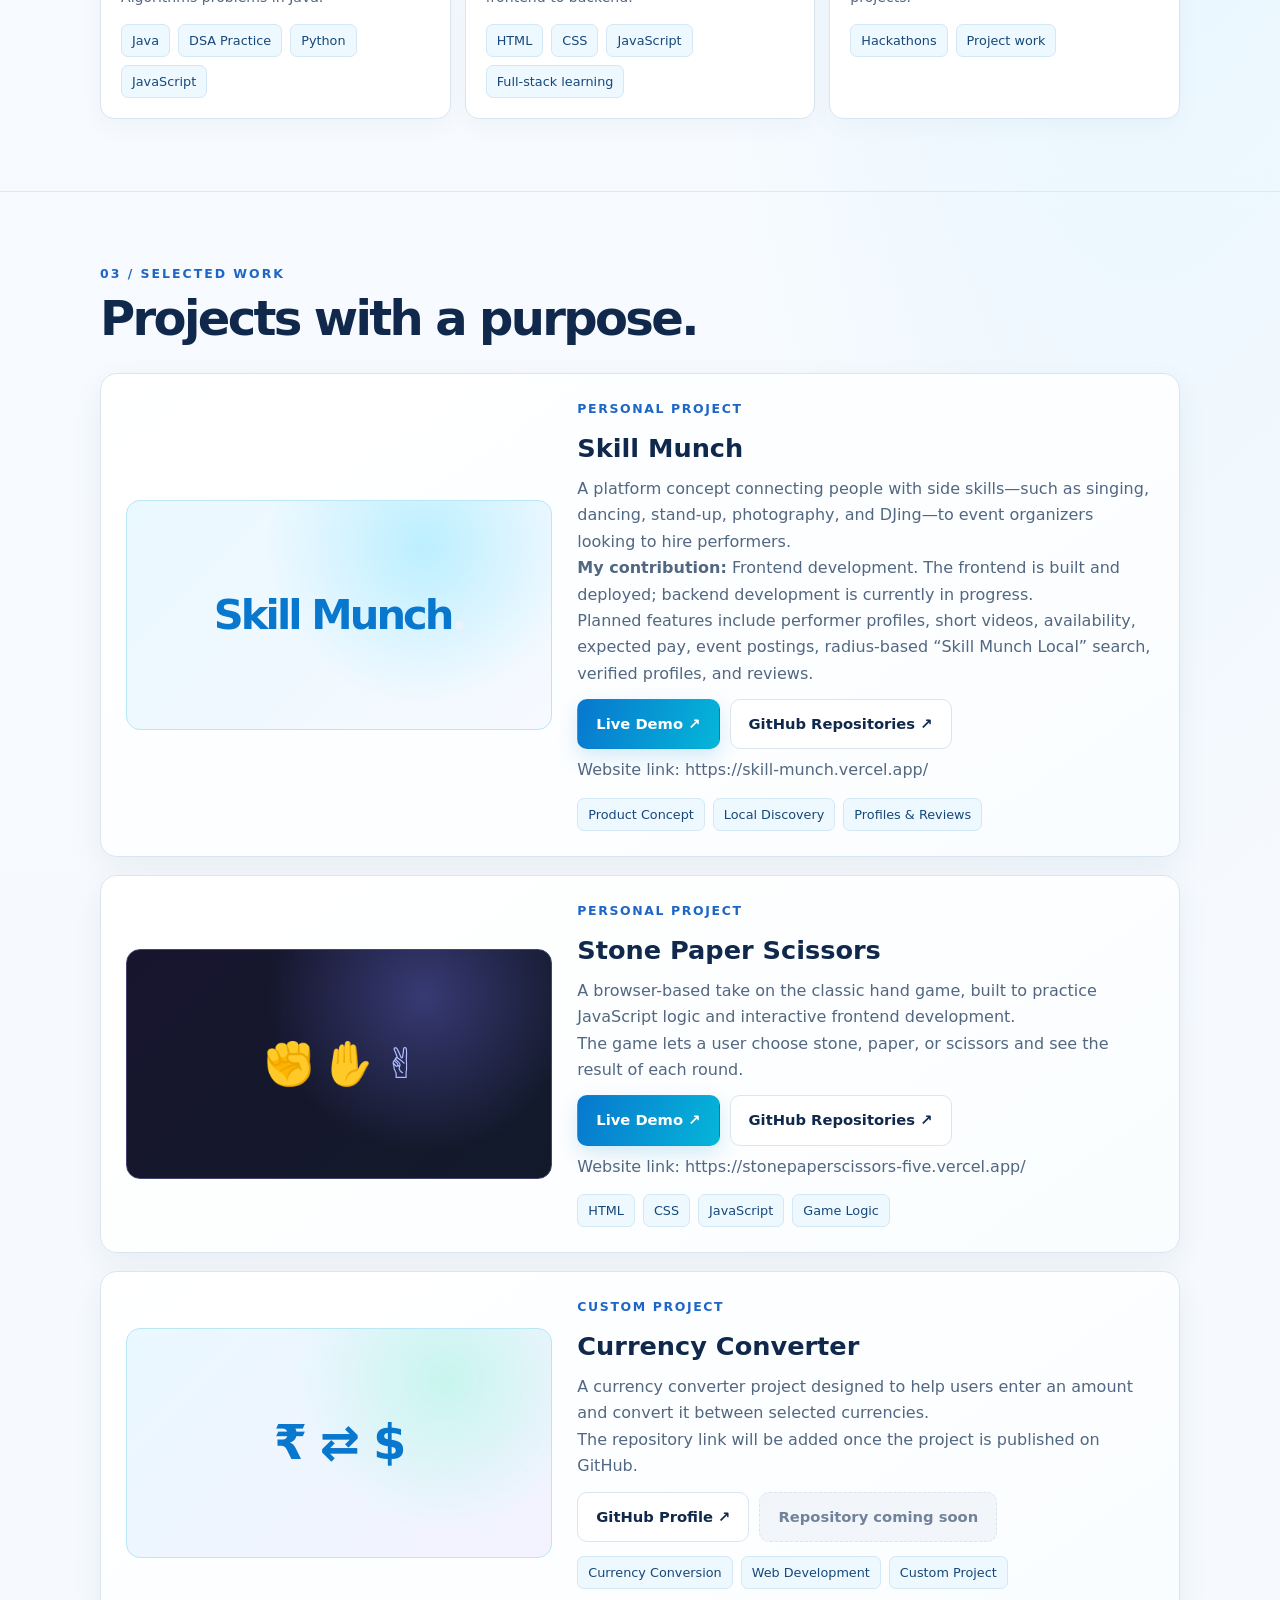
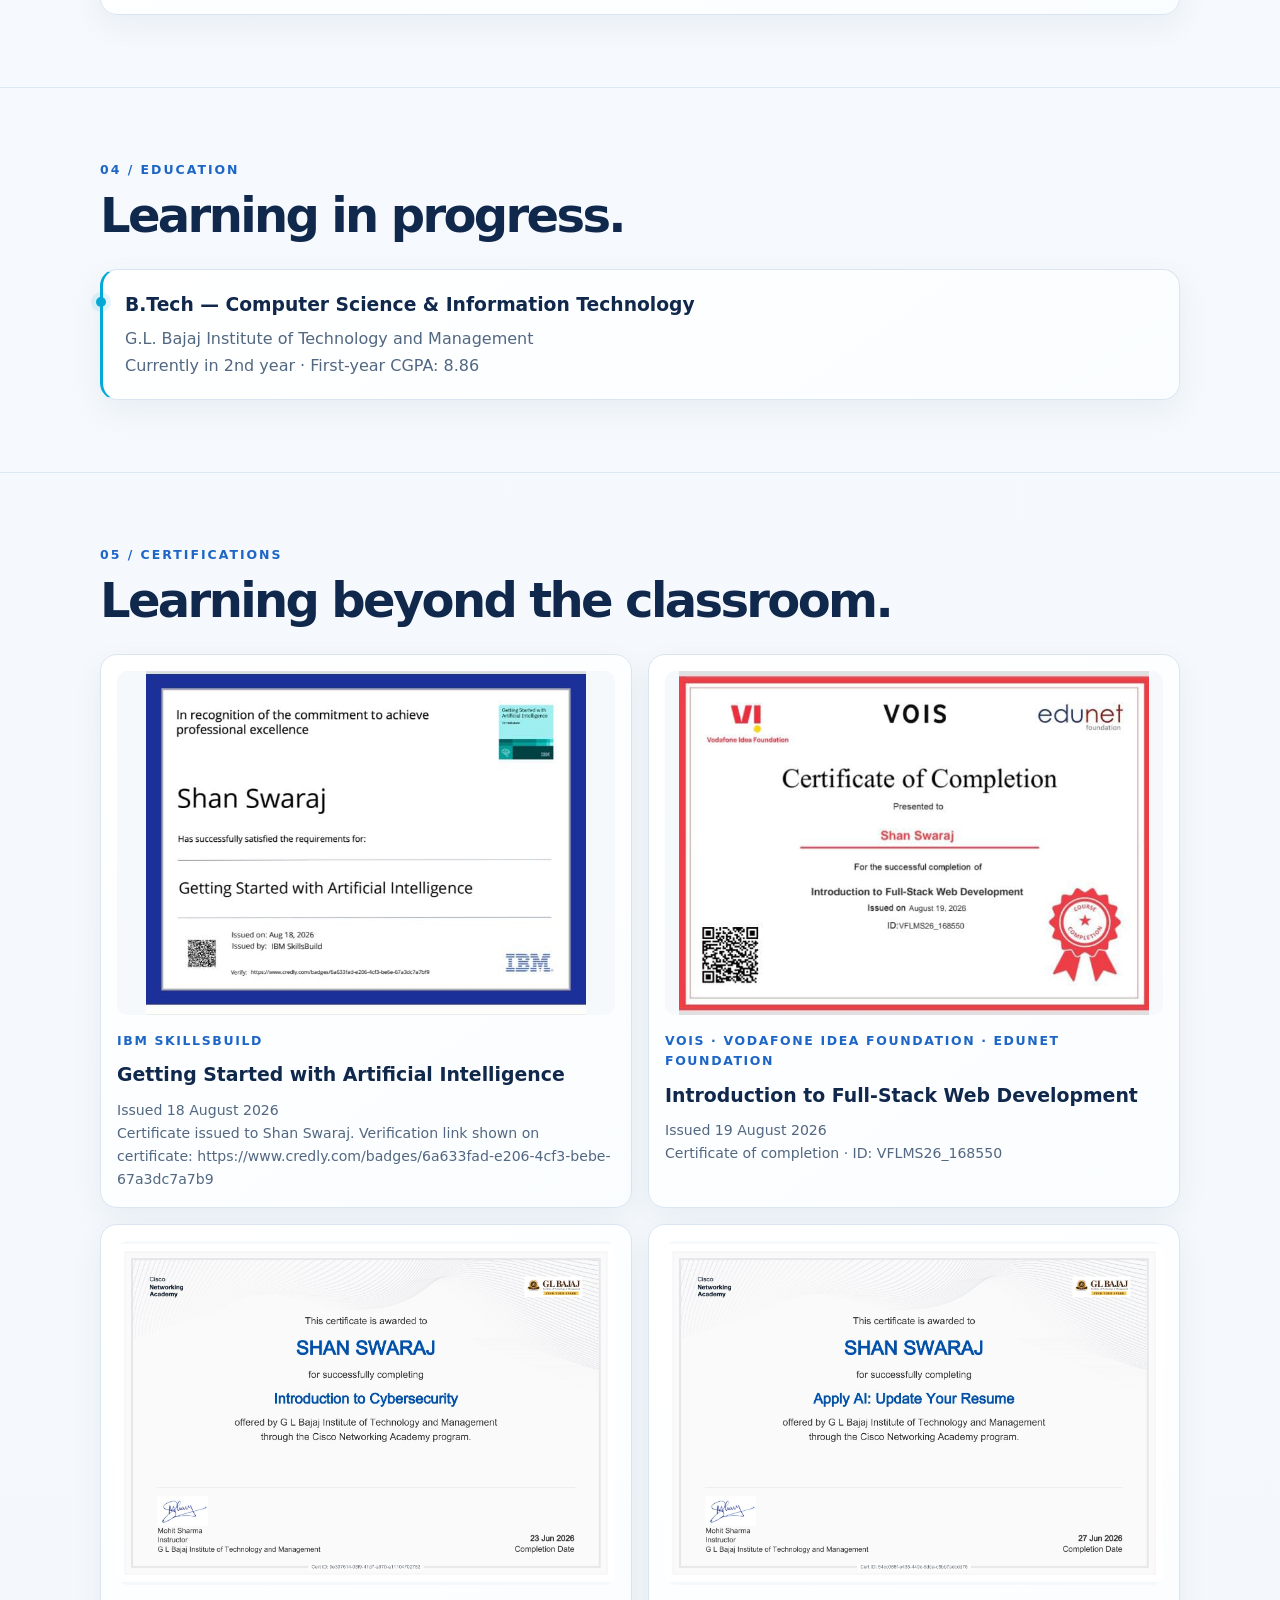
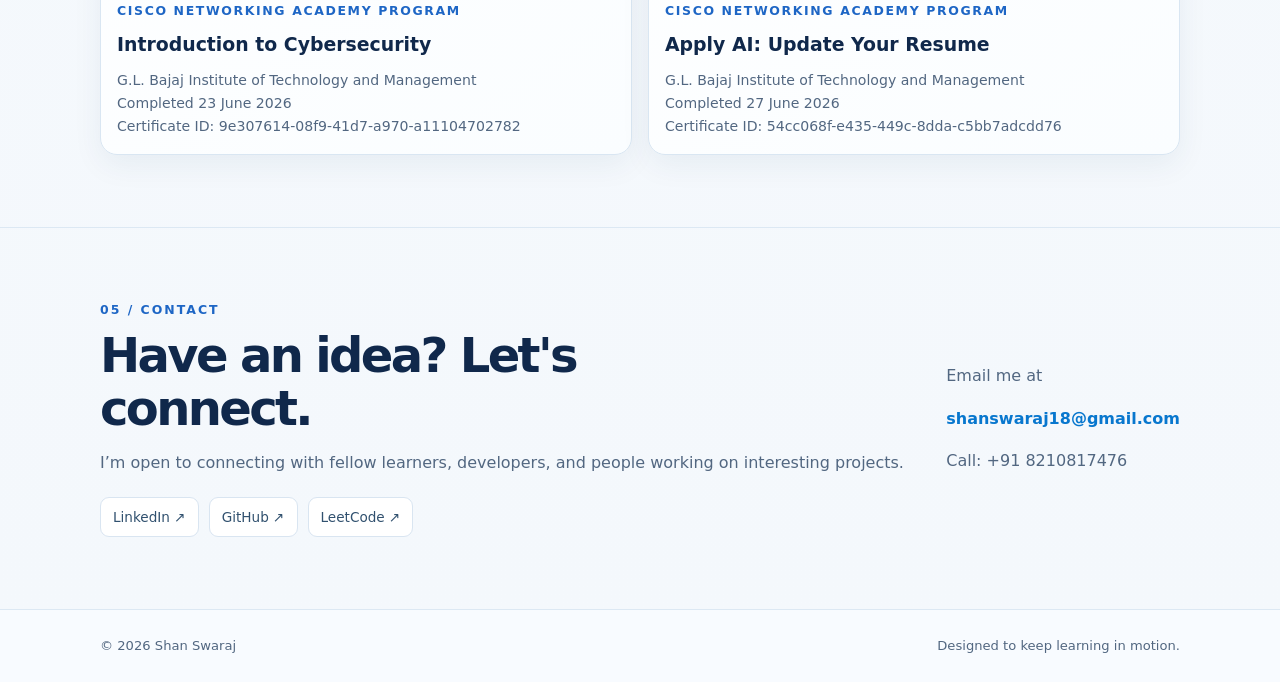
==== commit 10186ba9: "Add files via upload" ====
--- a/index.html
+++ b/index.html
@@ -4,29 +4,7 @@
 <meta charset="UTF-8"><meta name="viewport" content="width=device-width, initial-scale=1.0">
 <meta name="description" content="Portfolio of Shan Swaraj, Computer Science & Information Technology student.">
 <title>Shan Swaraj — Developer Portfolio</title>
-<style>
-:root{--bg:#f4f8fc;--panel:#ffffff;--text:#10284b;--muted:#526781;--line:#d9e5f1;--accent:#04a9d6;--accent2:#1e66c5}
-*{box-sizing:border-box}html{scroll-behavior:smooth;scroll-padding-top:85px}body{margin:0;background:radial-gradient(ellipse at 90% 0%,#d9f3ff 0,transparent 34%),linear-gradient(180deg,#f8fbff 0%,var(--bg) 100%);color:var(--text);font-family:Inter,ui-sans-serif,system-ui,-apple-system,Segoe UI,sans-serif;line-height:1.65}a{color:inherit;text-decoration:none}.wrap{width:min(1080px,calc(100% - 40px));margin:auto}.nav{position:sticky;top:0;z-index:5;background:#f8fbfff0;backdrop-filter:blur(18px);border-bottom:1px solid #dbe8f4}.navin{height:72px;display:flex;align-items:center;justify-content:space-between}.brand{font-weight:850;letter-spacing:-.04em;font-size:1.15rem}.brand span{color:var(--accent)}nav{display:flex;gap:25px;color:var(--muted);font-size:.9rem}nav a:hover,.social a:hover{color:var(--accent2)}.hero{min-height:570px;display:grid;grid-template-columns:1.3fr .7fr;gap:45px;align-items:center;padding:80px 0 75px}.eyebrow{color:var(--accent2);font-size:.83rem;letter-spacing:.14em;text-transform:uppercase;font-weight:800}.hero h1{font-size:clamp(3.2rem,8vw,6.5rem);letter-spacing:-.075em;line-height:.98;margin:18px 0;color:#0c2850}.hero h1 em{font-style:normal;background:linear-gradient(90deg,#0877ce,#05b6d9);-webkit-background-clip:text;background-clip:text;color:transparent}.hero p{color:var(--muted);font-size:1.08rem;max-width:580px}.actions{display:flex;gap:12px;flex-wrap:wrap;margin-top:28px}.btn{display:inline-flex;padding:12px 18px;border-radius:10px;border:1px solid var(--line);font-weight:750;font-size:.92rem;transition:.2s;background:#fff}.btn.primary{background:linear-gradient(110deg,#0877ce,#05b6d9);color:white;border-color:transparent;box-shadow:0 8px 20px #078dcc2b}.btn:hover{transform:translateY(-2px)}.orbit{height:300px;display:grid;place-items:center;position:relative}.orb{width:235px;height:235px;border-radius:50%;border:1px solid #00a9d666;display:grid;place-items:center;background:radial-gradient(circle,#ffffff 0%,#e8f8ff 72%);box-shadow:0 18px 55px #0877ce1c,inset 0 0 50px #77dff01b;position:relative}.orb:before,.orb:after{content:"";position:absolute;border:1px solid #1e66c555;border-radius:50%;inset:-25px;transform:rotate(-28deg) scaleY(.55)}.orb:after{inset:-48px;transform:rotate(45deg) scaleY(.45);border-color:#04a9d644}.monogram{font-size:4.4rem;font-weight:950;letter-spacing:-.1em;color:#0877ce}.float{position:absolute;background:#fff;border:1px solid #d5e6f4;padding:9px 13px;border-radius:10px;color:#173b67;font-size:.8rem;box-shadow:0 12px 35px #173b6712;font-weight:650}.f1{top:35px;right:0}.f2{bottom:36px;left:0}.f3{bottom:5px;right:10px}.section{padding:72px 0;border-top:1px solid #dce8f3}.section-head{display:flex;align-items:end;justify-content:space-between;gap:20px;margin-bottom:28px}.kicker{color:var(--accent2);font-size:.78rem;text-transform:uppercase;letter-spacing:.16em;font-weight:850}.section h2{font-size:clamp(2rem,4vw,3rem);letter-spacing:-.055em;line-height:1.1;margin:8px 0 0;color:#10284b}.muted{color:var(--muted)}.about-grid{display:grid;grid-template-columns:1.4fr .6fr;gap:20px}.card{background:linear-gradient(145deg,#fff,#fafdff);border:1px solid #d9e6f2;border-radius:17px;padding:25px;box-shadow:0 10px 30px #143a6410}.card p{margin:0;color:var(--muted)}.stats{display:grid;gap:12px}.stat{padding:18px;border-radius:13px;background:#fff;border:1px solid var(--line);box-shadow:0 8px 22px #143a6409}.stat strong{display:block;font-size:1.35rem;color:#0877ce}.stat span{font-size:.83rem;color:var(--muted)}.skills{display:grid;grid-template-columns:repeat(3,1fr);gap:14px}.skill{border:1px solid var(--line);background:#fff;border-radius:14px;padding:20px;box-shadow:0 8px 25px #143a6409;transition:transform .2s,box-shadow .2s}.skill:hover,.cert-card:hover{transform:translateY(-3px);box-shadow:0 14px 32px #143a6415}.skill .icon{font-size:1.35rem;color:var(--accent2)}.skill h3{margin:8px 0 4px;font-size:1rem}.skill p{margin:0;color:var(--muted);font-size:.88rem}.tags{display:flex;flex-wrap:wrap;gap:8px;margin-top:14px}.tag{font-size:.8rem;color:#164879;border:1px solid #d3e7f5;background:#eef8ff;padding:5px 10px;border-radius:7px}.project{display:grid;grid-template-columns:.85fr 1.15fr;gap:25px;align-items:center}.project-art{min-height:230px;border-radius:14px;border:1px solid #b9e7f4;background:radial-gradient(circle at 70% 20%,#bcefff,transparent 45%),linear-gradient(135deg,#eaf8ff,#f6f9ff);display:grid;place-items:center;overflow:hidden}.project-art span{font-size:2.6rem;font-weight:900;letter-spacing:-.07em;color:#0877ce}.project h3{font-size:1.6rem;margin:7px 0}.project p{color:var(--muted)}.project .label,.cert-info .label{font-size:.78rem;color:var(--accent2);text-transform:uppercase;letter-spacing:.13em;font-weight:850}.edu{border-left:3px solid #04a9d6;padding:20px 0 20px 22px;position:relative}.edu:before{content:"";position:absolute;width:10px;height:10px;background:var(--accent);border-radius:50%;left:-7px;top:27px;box-shadow:0 0 0 5px #04a9d61c}.edu h3{margin:0 0 5px}.edu p{margin:0;color:var(--muted)}.contact{display:flex;justify-content:space-between;gap:24px;align-items:center}.contact h2{max-width:540px}.email{color:#0877ce;font-weight:800;overflow-wrap:anywhere}.social{display:flex;gap:10px;flex-wrap:wrap;margin-top:20px}.social a{border:1px solid var(--line);border-radius:9px;padding:8px 12px;font-size:.85rem;color:#31516f;background:#fff}.cert-grid{display:grid;grid-template-columns:repeat(2,minmax(0,1fr));gap:16px}.cert-card{padding:16px;overflow:hidden;transition:transform .2s,box-shadow .2s}.cert-image{display:block;width:100%;height:auto;aspect-ratio:1.45;object-fit:contain;background:#f6f9fc;border-radius:10px;margin-bottom:16px}.cert-info h3{margin:8px 0;font-size:1.18rem}.cert-info p{overflow-wrap:anywhere;font-size:.88rem}.cert-placeholder{height:160px;display:grid;place-items:center;background:linear-gradient(135deg,#e6f6ff,#edf3ff);border:1px solid #c5e2f3;border-radius:10px;margin-bottom:16px;color:#0877ce;font-size:1.8rem;font-weight:900;text-align:center;line-height:1.1}footer{border-top:1px solid #dce8f3;padding:25px 0;color:var(--muted);font-size:.82rem;background:#f8fbff}.foot{display:flex;justify-content:space-between;gap:12px;flex-wrap:wrap}.reveal{animation:up .8s both}@keyframes up{from{opacity:0;transform:translateY(18px)}to{opacity:1;transform:translateY(0)}}@media(max-width:760px){nav{gap:12px;font-size:.8rem}.hero{grid-template-columns:1fr;padding:65px 0 45px;gap:10px}.orbit{height:260px}.orb{width:190px;height:190px}.monogram{font-size:3.6rem}.about-grid,.project{grid-template-columns:1fr}.skills{grid-template-columns:repeat(2,1fr)}.section{padding:55px 0}.contact{align-items:flex-start;flex-direction:column}}@media(max-width:650px){.cert-grid{grid-template-columns:1fr}}@media(max-width:480px){.wrap{width:calc(100% - 28px)}nav{gap:9px;font-size:.72rem}.brand{font-size:1rem}.navin{height:64px}.skills{grid-template-columns:1fr}.hero h1{font-size:3.4rem}.f1{right:-3px}.f2{left:-3px}}
-
-.hero-emblem{display:flex;flex-direction:column;align-items:center;justify-content:center;position:relative;z-index:1}
-.emblem-mark{display:block;width:150px;height:150px;object-fit:cover;object-position:center 25%;border-radius:50%;border:4px solid #fff;box-shadow:0 8px 28px #0877ce26}
-.emblem-line{height:4px;width:76px;border-radius:99px;background:linear-gradient(90deg,#0877ce,#05b6d9);margin:13px 0 9px}
-.emblem-caption{font-size:.7rem;letter-spacing:.16em;color:#42658a;font-weight:850}
-.orbit-dot{position:absolute;width:12px;height:12px;background:#05b6d9;border:3px solid #fff;border-radius:50%;box-shadow:0 0 0 4px #05b6d91b}
-.dot-one{top:27px;right:42px}.dot-two{bottom:34px;left:28px;width:9px;height:9px;background:#1e66c5}
-.cyber-art{height:190px;display:flex;align-items:center;justify-content:center;gap:18px;background:radial-gradient(circle at 18% 30%,#c9f3ff,transparent 35%),linear-gradient(135deg,#eaf8ff,#eaf0ff);color:#0877ce}
-.cyber-shield{width:94px;flex:0 0 94px;color:#0877ce}
-.cyber-shield svg{display:block;width:100%;height:auto}
-.cyber-copy{display:flex;flex-direction:column;line-height:1.08;letter-spacing:.12em}
-.cyber-copy strong{font-size:1.5rem;font-weight:950}
-.cyber-copy span{font-size:1.05rem;font-weight:800;margin-top:5px}
-.cyber-copy small{font-size:.54rem;letter-spacing:.08em;margin-top:11px;color:#526781}
-@media(max-width:480px){.emblem-mark{width:125px;height:125px}.cyber-art{gap:12px}.cyber-shield{width:75px;flex-basis:75px}.cyber-copy strong{font-size:1.25rem}}
-
-.profile-photo{display:block;width:166px;height:190px;object-fit:cover;object-position:center 25%;border-radius:18px;border:4px solid #fff;box-shadow:0 12px 28px #0877ce25}
-.hero-emblem{gap:0}
-.emblem-line{margin:10px 0 7px}
-</style>
+<link rel="stylesheet" href="style.css">
 </head>
 <body>
 <header class="nav"><div class="wrap navin"><a class="brand" href="#home">shan<span>.</span></a><nav aria-label="Main navigation"><a href="#about">About</a><a href="#skills">Skills</a><a href="#projects">Projects</a><a href="#education">Education</a><a href="#certifications">Certifications</a><a href="#contact">Contact</a></nav></div></header>
@@ -34,13 +12,14 @@
 <section class="wrap hero" id="home"><div class="reveal"><div class="eyebrow">DSA in Java · Full-Stack Development</div><h1>Hi, I'm<br><em>Shan Swaraj.</em></h1><p>I’m a B.Tech Computer Science & IT student focused on solving Data Structures and Algorithms problems in Java while learning full-stack development. I enjoy strengthening my problem-solving skills and building useful web experiences as I grow as a developer.</p><div class="actions"><a class="btn primary" href="#projects">Explore my work ↗</a><a class="btn" href="#contact">Get in touch</a></div></div><div class="orbit" aria-label="Shan Swaraj developer emblem"><div class="orb"><div class="hero-emblem"><img class="profile-photo" src="[data-uri]" alt="Shan Swaraj profile photo"><div class="emblem-line"></div><div class="emblem-caption">&lt; DEVELOPER /&gt;</div></div><span class="orbit-dot dot-one"></span><span class="orbit-dot dot-two"></span></div><div class="float f1">☕ Java + DSA</div><div class="float f2">Problem Solver</div><div class="float f3">Full-Stack Learner</div></div></section>
 <section class="section" id="about"><div class="wrap"><div class="section-head"><div><div class="kicker">01 / About</div><h2>A little about me.</h2></div></div><div class="about-grid"><div class="card"><p>I’m currently in my second year of B.Tech in Computer Science & Information Technology at G.L. Bajaj Institute of Technology and Management. I achieved a first-year CGPA of 8.86. My current focus is consistent DSA practice in Java and learning full-stack development.</p><br><p>I’m strengthening my programming fundamentals while building projects to apply what I learn. My project work includes a Stone Paper Scissors game and frontend contributions to Skill Munch.</p></div><div class="stats"><div class="stat"><strong>8.86</strong><span>First-year CGPA</span></div><div class="stat"><strong>Java + DSA</strong><span>Current problem-solving focus</span></div><div class="stat"><strong>Full-stack</strong><span>Currently learning</span></div></div></div></div></section>
 <section class="section" id="skills"><div class="wrap"><div class="section-head"><div><div class="kicker">02 / Toolkit</div><h2>Skills I'm building.</h2></div></div><div class="skills"><article class="skill"><div class="icon">⌘</div><h3>DSA & Programming</h3><p>Focused on solving Data Structures and Algorithms problems in Java.</p><div class="tags"><span class="tag">Java</span><span class="tag">DSA Practice</span><span class="tag">Python</span><span class="tag">JavaScript</span></div></article><article class="skill"><div class="icon">⌁</div><h3>Full-Stack Development</h3><p>Learning to build web applications from frontend to backend.</p><div class="tags"><span class="tag">HTML</span><span class="tag">CSS</span><span class="tag">JavaScript</span><span class="tag">Full-stack learning</span></div></article><article class="skill"><div class="icon">↗</div><h3>Learning & Collaboration</h3><p>Exploring new tools and turning ideas into projects.</p><div class="tags"><span class="tag">Hackathons</span><span class="tag">Project work</span></div></article></div></div></section>
-<section class="section" id="projects"><div class="wrap"><div class="section-head"><div><div class="kicker">03 / Selected work</div><h2>Projects with a purpose.</h2></div></div><article class="card project"><div class="project-art"><span>Skill Munch<span style="color:#edf2ff">.</span></span></div><div><div class="label">Personal project</div><h3>Skill Munch</h3><p>A platform concept connecting people with side skills—such as singing, dancing, stand-up, photography, and DJing—to event organizers looking to hire performers.</p><p><strong>My contribution:</strong> Frontend development. The frontend is built and deployed; backend development is currently in progress.</p><p>Planned features include performer profiles, short videos, availability, expected pay, event postings, radius-based “Skill Munch Local” search, verified profiles, and reviews.</p><p><a class="btn primary" href="https://skill-munch.vercel.app/" target="_blank" rel="noopener noreferrer">Live Demo ↗</a></p><p class="muted">Website link: <a href="https://skill-munch.vercel.app/" target="_blank" rel="noopener noreferrer">https://skill-munch.vercel.app/</a></p><div class="tags"><span class="tag">Product Concept</span><span class="tag">Local Discovery</span><span class="tag">Profiles & Reviews</span></div></div></article>
-<article class="card project" style="margin-top:18px"><div class="project-art" style="background:radial-gradient(circle at 70% 20%,#373a73,transparent 45%),linear-gradient(135deg,#17152e,#121a2a);border-color:#45436f"><span style="color:#aebdff">✊ ✋ ✌</span></div><div><div class="label">Personal project</div><h3>Stone Paper Scissors</h3><p>A browser-based take on the classic hand game, built to practice JavaScript logic and interactive frontend development.</p><p>The game lets a user choose stone, paper, or scissors and see the result of each round.</p><p><a class="btn primary" href="https://stonepaperscissors-five.vercel.app/" target="_blank" rel="noopener noreferrer">Live Demo ↗</a></p><p class="muted">Website link: <a href="https://stonepaperscissors-five.vercel.app/" target="_blank" rel="noopener noreferrer">https://stonepaperscissors-five.vercel.app/</a></p><div class="tags"><span class="tag">HTML</span><span class="tag">CSS</span><span class="tag">JavaScript</span><span class="tag">Game Logic</span></div></div></article>
+<section class="section" id="projects"><div class="wrap"><div class="section-head"><div><div class="kicker">03 / Selected work</div><h2>Projects with a purpose.</h2></div></div><article class="card project"><div class="project-art"><span>Skill Munch<span style="color:#edf2ff">.</span></span></div><div><div class="label">Personal project</div><h3>Skill Munch</h3><p>A platform concept connecting people with side skills—such as singing, dancing, stand-up, photography, and DJing—to event organizers looking to hire performers.</p><p><strong>My contribution:</strong> Frontend development. The frontend is built and deployed; backend development is currently in progress.</p><p>Planned features include performer profiles, short videos, availability, expected pay, event postings, radius-based “Skill Munch Local” search, verified profiles, and reviews.</p><div class="project-actions"><a class="btn primary" href="https://skill-munch.vercel.app/" target="_blank" rel="noopener noreferrer">Live Demo ↗</a><a class="btn" href="https://github.com/shanswaraj18-alt?tab=repositories" target="_blank" rel="noopener noreferrer">GitHub Repositories ↗</a></div><p class="muted">Website link: <a href="https://skill-munch.vercel.app/" target="_blank" rel="noopener noreferrer">https://skill-munch.vercel.app/</a></p><div class="tags"><span class="tag">Product Concept</span><span class="tag">Local Discovery</span><span class="tag">Profiles & Reviews</span></div></div></article>
+<article class="card project" style="margin-top:18px"><div class="project-art" style="background:radial-gradient(circle at 70% 20%,#373a73,transparent 45%),linear-gradient(135deg,#17152e,#121a2a);border-color:#45436f"><span style="color:#aebdff">✊ ✋ ✌</span></div><div><div class="label">Personal project</div><h3>Stone Paper Scissors</h3><p>A browser-based take on the classic hand game, built to practice JavaScript logic and interactive frontend development.</p><p>The game lets a user choose stone, paper, or scissors and see the result of each round.</p><div class="project-actions"><a class="btn primary" href="https://stonepaperscissors-five.vercel.app/" target="_blank" rel="noopener noreferrer">Live Demo ↗</a><a class="btn" href="https://github.com/shanswaraj18-alt?tab=repositories" target="_blank" rel="noopener noreferrer">GitHub Repositories ↗</a></div><p class="muted">Website link: <a href="https://stonepaperscissors-five.vercel.app/" target="_blank" rel="noopener noreferrer">https://stonepaperscissors-five.vercel.app/</a></p><div class="tags"><span class="tag">HTML</span><span class="tag">CSS</span><span class="tag">JavaScript</span><span class="tag">Game Logic</span></div></div></article>
+<article class="card project" style="margin-top:18px"><div class="project-art currency-art"><span>₹ ⇄ $</span></div><div><div class="label">Custom project</div><h3>Currency Converter</h3><p>A currency converter project designed to help users enter an amount and convert it between selected currencies.</p><p>The repository link will be added once the project is published on GitHub.</p><div class="project-actions"><a class="btn" href="https://github.com/shanswaraj18-alt?tab=repositories" target="_blank" rel="noopener noreferrer">GitHub Profile ↗</a><span class="btn btn-disabled" aria-disabled="true">Repository coming soon</span></div><div class="tags"><span class="tag">Currency Conversion</span><span class="tag">Web Development</span><span class="tag">Custom Project</span></div></div></article>
 </div></section>
 <section class="section" id="education"><div class="wrap"><div class="section-head"><div><div class="kicker">04 / Education</div><h2>Learning in progress.</h2></div></div><div class="card edu"><h3>B.Tech — Computer Science & Information Technology</h3><p>G.L. Bajaj Institute of Technology and Management</p><p>Currently in 2nd year · First-year CGPA: 8.86</p></div></div></section>
 <section class="section" id="certifications"><div class="wrap"><div class="section-head"><div><div class="kicker">05 / Certifications</div><h2>Learning beyond the classroom.</h2></div></div><div class="cert-grid"><article class="card cert-card"><img class="cert-image" src="[data-uri]" alt="IBM SkillsBuild certificate for Getting Started with Artificial Intelligence, issued to Shan Swaraj on 18 August 2026." loading="lazy"><div class="cert-info"><div class="label">IBM SkillsBuild</div><h3>Getting Started with Artificial Intelligence</h3><p class="muted">Issued 18 August 2026</p><p class="muted">Certificate issued to Shan Swaraj. Verification link shown on certificate: https://www.credly.com/badges/6a633fad-e206-4cf3-bebe-67a3dc7a7b9</p></div></article><article class="card cert-card"><img class="cert-image" src="[data-uri]" alt="Certificate of completion for Introduction to Full-Stack Web Development, issued to Shan Swaraj on 19 August 2026." loading="lazy"><div class="cert-info"><div class="label">VOIS · Vodafone Idea Foundation · Edunet Foundation</div><h3>Introduction to Full-Stack Web Development</h3><p class="muted">Issued 19 August 2026</p><p class="muted">Certificate of completion · ID: VFLMS26_168550</p></div></article><article class="card cert-card"><img class="cert-image" src="[data-uri]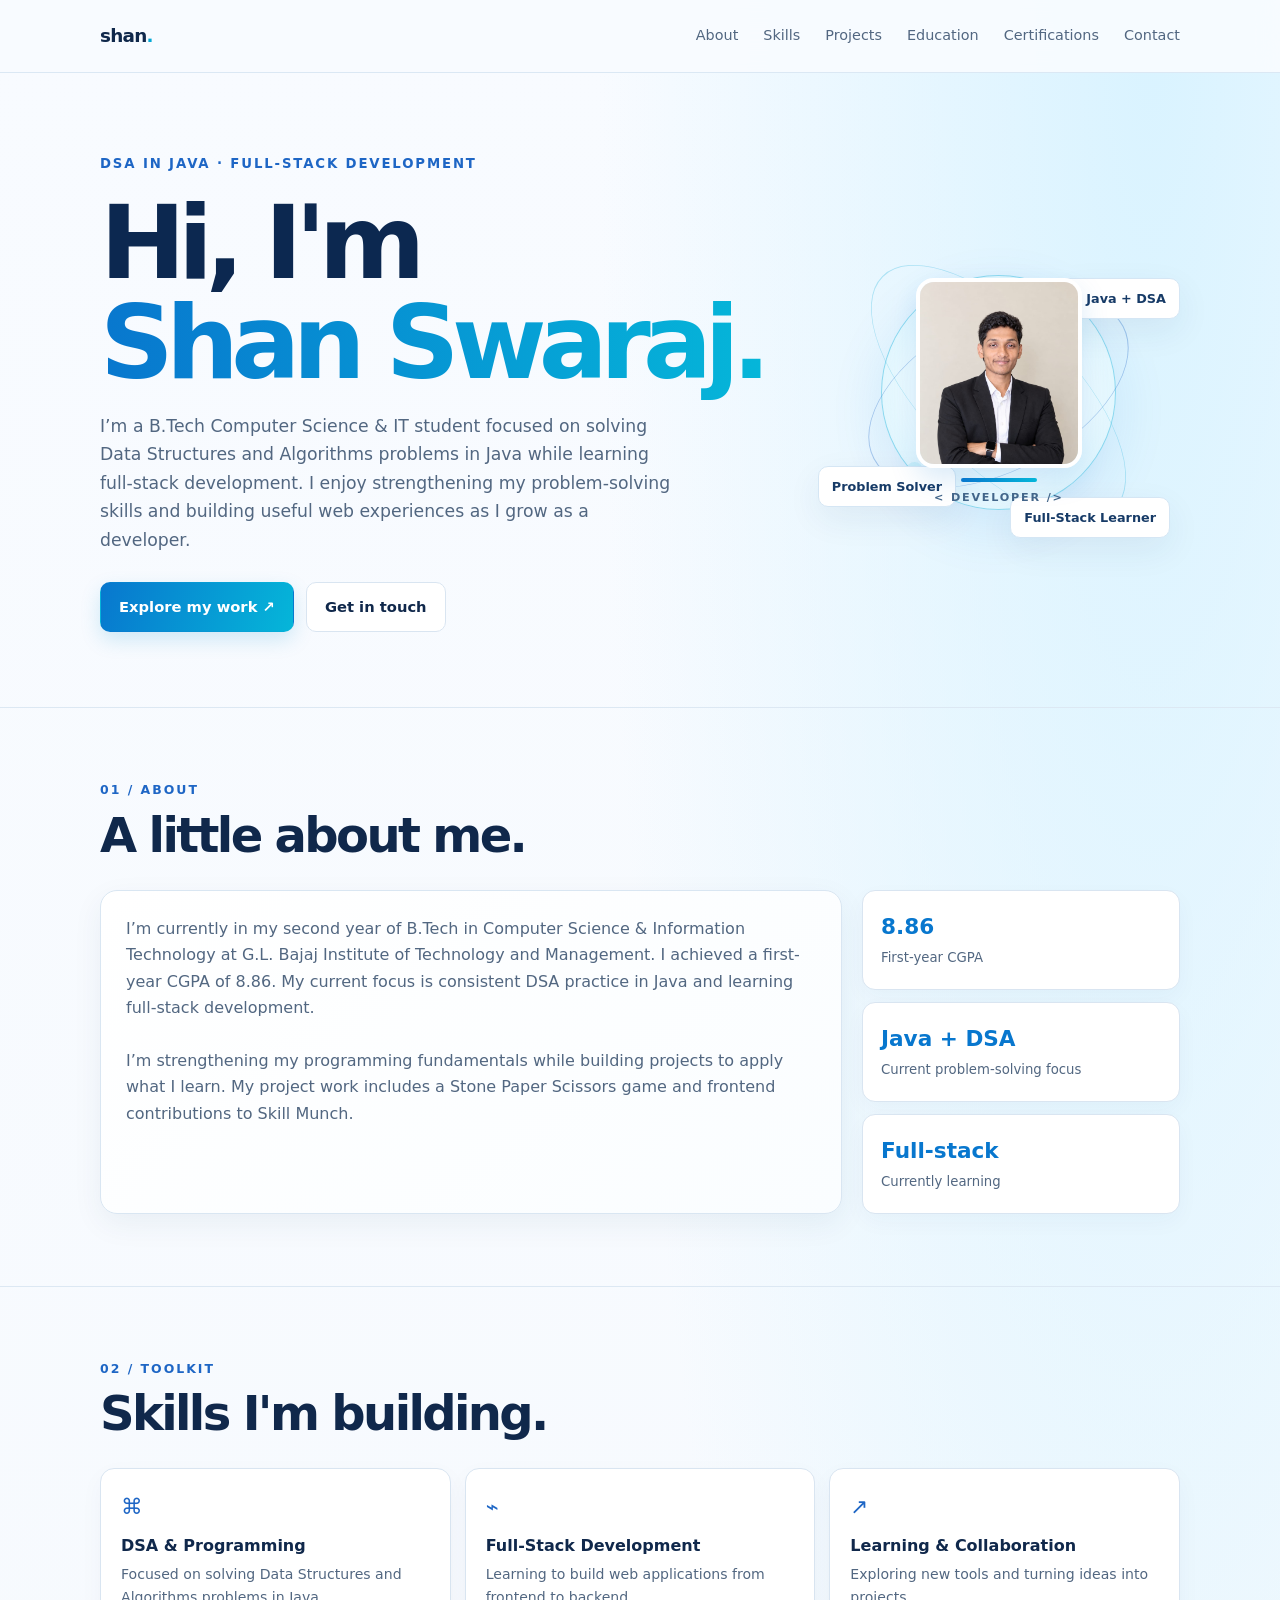
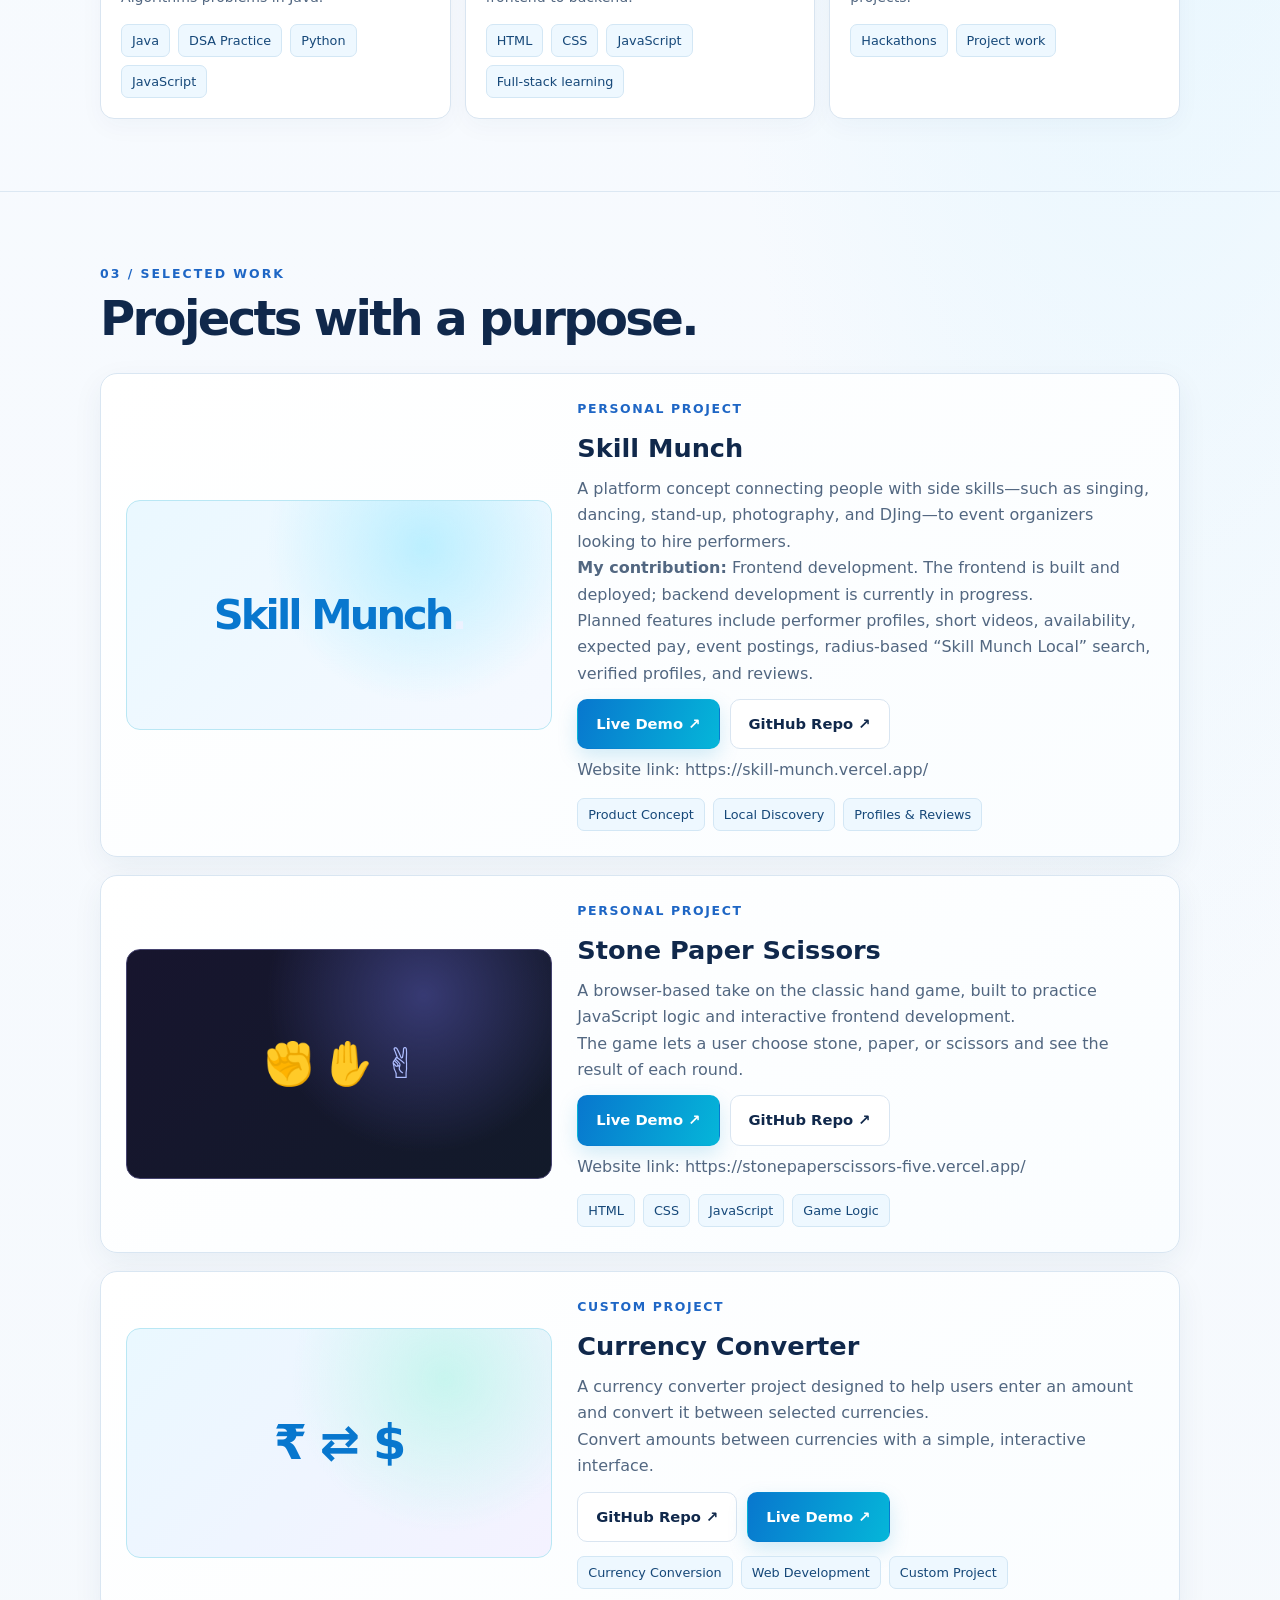
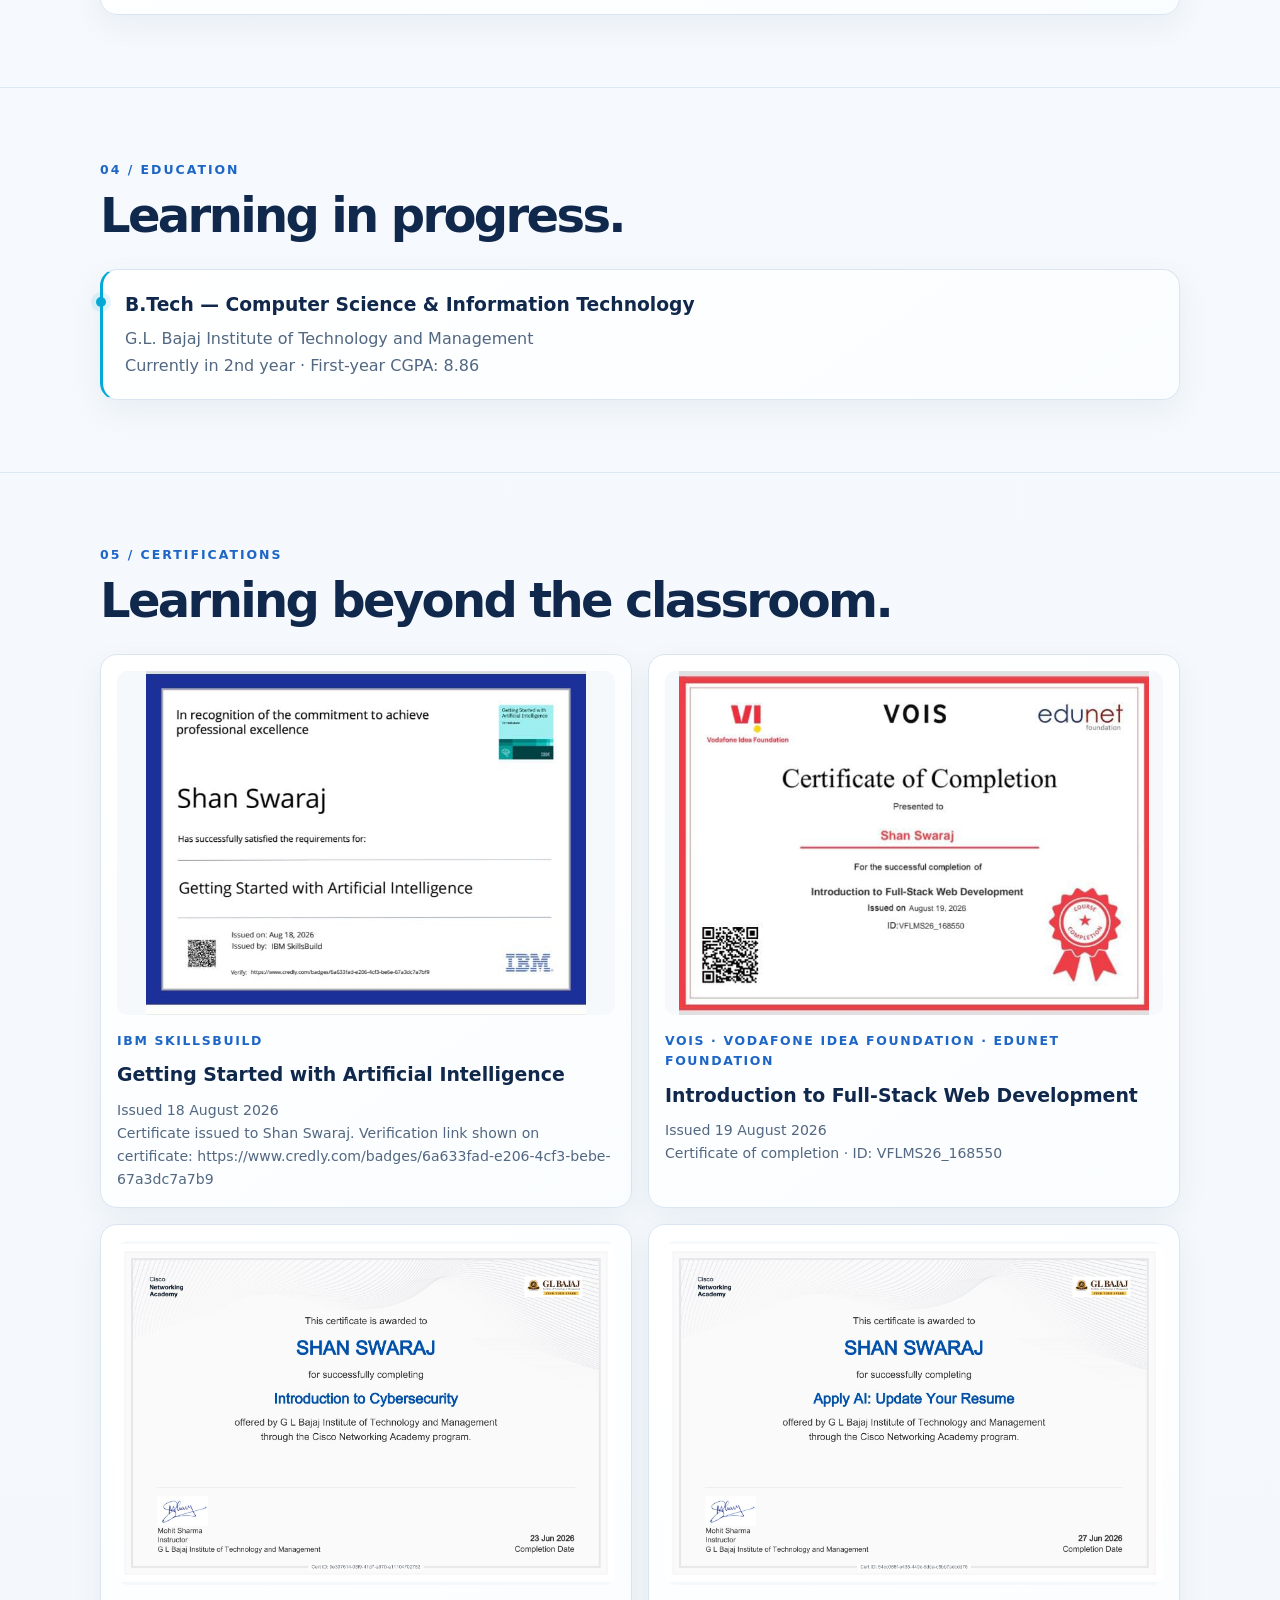
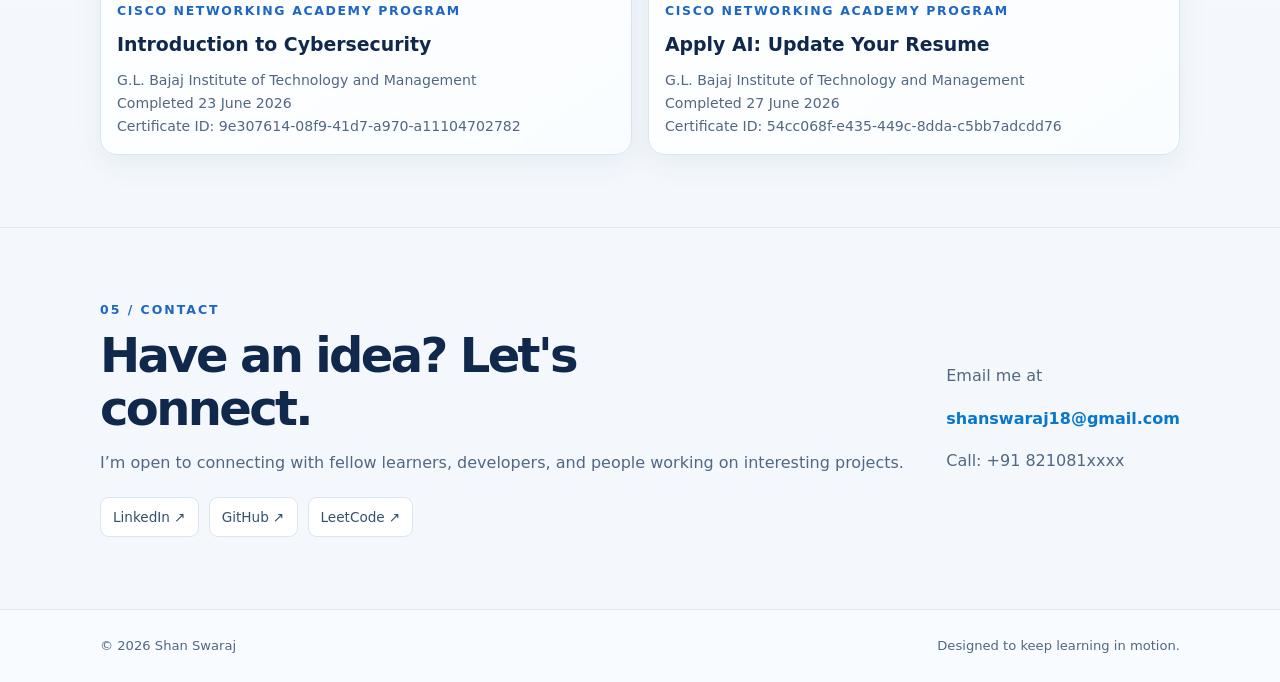
==== commit 035201f3: "Add files via upload" ====
--- a/index.html
+++ b/index.html
@@ -12,14 +12,14 @@
 <section class="wrap hero" id="home"><div class="reveal"><div class="eyebrow">DSA in Java · Full-Stack Development</div><h1>Hi, I'm<br><em>Shan Swaraj.</em></h1><p>I’m a B.Tech Computer Science & IT student focused on solving Data Structures and Algorithms problems in Java while learning full-stack development. I enjoy strengthening my problem-solving skills and building useful web experiences as I grow as a developer.</p><div class="actions"><a class="btn primary" href="#projects">Explore my work ↗</a><a class="btn" href="#contact">Get in touch</a></div></div><div class="orbit" aria-label="Shan Swaraj developer emblem"><div class="orb"><div class="hero-emblem"><img class="profile-photo" src="[data-uri]" alt="Shan Swaraj profile photo"><div class="emblem-line"></div><div class="emblem-caption">&lt; DEVELOPER /&gt;</div></div><span class="orbit-dot dot-one"></span><span class="orbit-dot dot-two"></span></div><div class="float f1">☕ Java + DSA</div><div class="float f2">Problem Solver</div><div class="float f3">Full-Stack Learner</div></div></section>
 <section class="section" id="about"><div class="wrap"><div class="section-head"><div><div class="kicker">01 / About</div><h2>A little about me.</h2></div></div><div class="about-grid"><div class="card"><p>I’m currently in my second year of B.Tech in Computer Science & Information Technology at G.L. Bajaj Institute of Technology and Management. I achieved a first-year CGPA of 8.86. My current focus is consistent DSA practice in Java and learning full-stack development.</p><br><p>I’m strengthening my programming fundamentals while building projects to apply what I learn. My project work includes a Stone Paper Scissors game and frontend contributions to Skill Munch.</p></div><div class="stats"><div class="stat"><strong>8.86</strong><span>First-year CGPA</span></div><div class="stat"><strong>Java + DSA</strong><span>Current problem-solving focus</span></div><div class="stat"><strong>Full-stack</strong><span>Currently learning</span></div></div></div></div></section>
 <section class="section" id="skills"><div class="wrap"><div class="section-head"><div><div class="kicker">02 / Toolkit</div><h2>Skills I'm building.</h2></div></div><div class="skills"><article class="skill"><div class="icon">⌘</div><h3>DSA & Programming</h3><p>Focused on solving Data Structures and Algorithms problems in Java.</p><div class="tags"><span class="tag">Java</span><span class="tag">DSA Practice</span><span class="tag">Python</span><span class="tag">JavaScript</span></div></article><article class="skill"><div class="icon">⌁</div><h3>Full-Stack Development</h3><p>Learning to build web applications from frontend to backend.</p><div class="tags"><span class="tag">HTML</span><span class="tag">CSS</span><span class="tag">JavaScript</span><span class="tag">Full-stack learning</span></div></article><article class="skill"><div class="icon">↗</div><h3>Learning & Collaboration</h3><p>Exploring new tools and turning ideas into projects.</p><div class="tags"><span class="tag">Hackathons</span><span class="tag">Project work</span></div></article></div></div></section>
-<section class="section" id="projects"><div class="wrap"><div class="section-head"><div><div class="kicker">03 / Selected work</div><h2>Projects with a purpose.</h2></div></div><article class="card project"><div class="project-art"><span>Skill Munch<span style="color:#edf2ff">.</span></span></div><div><div class="label">Personal project</div><h3>Skill Munch</h3><p>A platform concept connecting people with side skills—such as singing, dancing, stand-up, photography, and DJing—to event organizers looking to hire performers.</p><p><strong>My contribution:</strong> Frontend development. The frontend is built and deployed; backend development is currently in progress.</p><p>Planned features include performer profiles, short videos, availability, expected pay, event postings, radius-based “Skill Munch Local” search, verified profiles, and reviews.</p><div class="project-actions"><a class="btn primary" href="https://skill-munch.vercel.app/" target="_blank" rel="noopener noreferrer">Live Demo ↗</a><a class="btn" href="https://github.com/shanswaraj18-alt?tab=repositories" target="_blank" rel="noopener noreferrer">GitHub Repositories ↗</a></div><p class="muted">Website link: <a href="https://skill-munch.vercel.app/" target="_blank" rel="noopener noreferrer">https://skill-munch.vercel.app/</a></p><div class="tags"><span class="tag">Product Concept</span><span class="tag">Local Discovery</span><span class="tag">Profiles & Reviews</span></div></div></article>
-<article class="card project" style="margin-top:18px"><div class="project-art" style="background:radial-gradient(circle at 70% 20%,#373a73,transparent 45%),linear-gradient(135deg,#17152e,#121a2a);border-color:#45436f"><span style="color:#aebdff">✊ ✋ ✌</span></div><div><div class="label">Personal project</div><h3>Stone Paper Scissors</h3><p>A browser-based take on the classic hand game, built to practice JavaScript logic and interactive frontend development.</p><p>The game lets a user choose stone, paper, or scissors and see the result of each round.</p><div class="project-actions"><a class="btn primary" href="https://stonepaperscissors-five.vercel.app/" target="_blank" rel="noopener noreferrer">Live Demo ↗</a><a class="btn" href="https://github.com/shanswaraj18-alt?tab=repositories" target="_blank" rel="noopener noreferrer">GitHub Repositories ↗</a></div><p class="muted">Website link: <a href="https://stonepaperscissors-five.vercel.app/" target="_blank" rel="noopener noreferrer">https://stonepaperscissors-five.vercel.app/</a></p><div class="tags"><span class="tag">HTML</span><span class="tag">CSS</span><span class="tag">JavaScript</span><span class="tag">Game Logic</span></div></div></article>
-<article class="card project" style="margin-top:18px"><div class="project-art currency-art"><span>₹ ⇄ $</span></div><div><div class="label">Custom project</div><h3>Currency Converter</h3><p>A currency converter project designed to help users enter an amount and convert it between selected currencies.</p><p>The repository link will be added once the project is published on GitHub.</p><div class="project-actions"><a class="btn" href="https://github.com/shanswaraj18-alt?tab=repositories" target="_blank" rel="noopener noreferrer">GitHub Profile ↗</a><span class="btn btn-disabled" aria-disabled="true">Repository coming soon</span></div><div class="tags"><span class="tag">Currency Conversion</span><span class="tag">Web Development</span><span class="tag">Custom Project</span></div></div></article>
+<section class="section" id="projects"><div class="wrap"><div class="section-head"><div><div class="kicker">03 / Selected work</div><h2>Projects with a purpose.</h2></div></div><article class="card project"><div class="project-art"><span>Skill Munch<span style="color:#edf2ff">.</span></span></div><div><div class="label">Personal project</div><h3>Skill Munch</h3><p>A platform concept connecting people with side skills—such as singing, dancing, stand-up, photography, and DJing—to event organizers looking to hire performers.</p><p><strong>My contribution:</strong> Frontend development. The frontend is built and deployed; backend development is currently in progress.</p><p>Planned features include performer profiles, short videos, availability, expected pay, event postings, radius-based “Skill Munch Local” search, verified profiles, and reviews.</p><div class="project-actions"><a class="btn primary" href="https://skill-munch.vercel.app/" target="_blank" rel="noopener noreferrer">Live Demo ↗</a><a class="btn" href="https://github.com/shanswaraj18-alt/Skill_Munch" target="_blank" rel="noopener noreferrer">GitHub Repo ↗</a></div><p class="muted">Website link: <a href="https://skill-munch.vercel.app/" target="_blank" rel="noopener noreferrer">https://skill-munch.vercel.app/</a></p><div class="tags"><span class="tag">Product Concept</span><span class="tag">Local Discovery</span><span class="tag">Profiles & Reviews</span></div></div></article>
+<article class="card project" style="margin-top:18px"><div class="project-art" style="background:radial-gradient(circle at 70% 20%,#373a73,transparent 45%),linear-gradient(135deg,#17152e,#121a2a);border-color:#45436f"><span style="color:#aebdff">✊ ✋ ✌</span></div><div><div class="label">Personal project</div><h3>Stone Paper Scissors</h3><p>A browser-based take on the classic hand game, built to practice JavaScript logic and interactive frontend development.</p><p>The game lets a user choose stone, paper, or scissors and see the result of each round.</p><div class="project-actions"><a class="btn primary" href="https://stonepaperscissors-five.vercel.app/" target="_blank" rel="noopener noreferrer">Live Demo ↗</a><a class="btn" href="https://github.com/shanswaraj18-alt/Stone_Paper_Scissors" target="_blank" rel="noopener noreferrer">GitHub Repo ↗</a></div><p class="muted">Website link: <a href="https://stonepaperscissors-five.vercel.app/" target="_blank" rel="noopener noreferrer">https://stonepaperscissors-five.vercel.app/</a></p><div class="tags"><span class="tag">HTML</span><span class="tag">CSS</span><span class="tag">JavaScript</span><span class="tag">Game Logic</span></div></div></article>
+<article class="card project" style="margin-top:18px"><div class="project-art currency-art"><span>₹ ⇄ $</span></div><div><div class="label">Custom project</div><h3>Currency Converter</h3><p>A currency converter project designed to help users enter an amount and convert it between selected currencies.</p><p>Convert amounts between currencies with a simple, interactive interface.</p><div class="project-actions"><a class="btn" href="https://github.com/shanswaraj18-alt/currency_Converter" target="_blank" rel="noopener noreferrer">GitHub Repo ↗</a><a class="btn primary" href="https://currencyconverter-psi.vercel.app/" target="_blank" rel="noopener noreferrer">Live Demo ↗</a></div><div class="tags"><span class="tag">Currency Conversion</span><span class="tag">Web Development</span><span class="tag">Custom Project</span></div></div></article>
 </div></section>
 <section class="section" id="education"><div class="wrap"><div class="section-head"><div><div class="kicker">04 / Education</div><h2>Learning in progress.</h2></div></div><div class="card edu"><h3>B.Tech — Computer Science & Information Technology</h3><p>G.L. Bajaj Institute of Technology and Management</p><p>Currently in 2nd year · First-year CGPA: 8.86</p></div></div></section>
 <section class="section" id="certifications"><div class="wrap"><div class="section-head"><div><div class="kicker">05 / Certifications</div><h2>Learning beyond the classroom.</h2></div></div><div class="cert-grid"><article class="card cert-card"><img class="cert-image" src="[data-uri]" alt="IBM SkillsBuild certificate for Getting Started with Artificial Intelligence, issued to Shan Swaraj on 18 August 2026." loading="lazy"><div class="cert-info"><div class="label">IBM SkillsBuild</div><h3>Getting Started with Artificial Intelligence</h3><p class="muted">Issued 18 August 2026</p><p class="muted">Certificate issued to Shan Swaraj. Verification link shown on certificate: https://www.credly.com/badges/6a633fad-e206-4cf3-bebe-67a3dc7a7b9</p></div></article><article class="card cert-card"><img class="cert-image" src="[data-uri]" alt="Certificate of completion for Introduction to Full-Stack Web Development, issued to Shan Swaraj on 19 August 2026." loading="lazy"><div class="cert-info"><div class="label">VOIS · Vodafone Idea Foundation · Edunet Foundation</div><h3>Introduction to Full-Stack Web Development</h3><p class="muted">Issued 19 August 2026</p><p class="muted">Certificate of completion · ID: VFLMS26_168550</p></div></article><article class="card cert-card"><img class="cert-image" src="[data-uri]